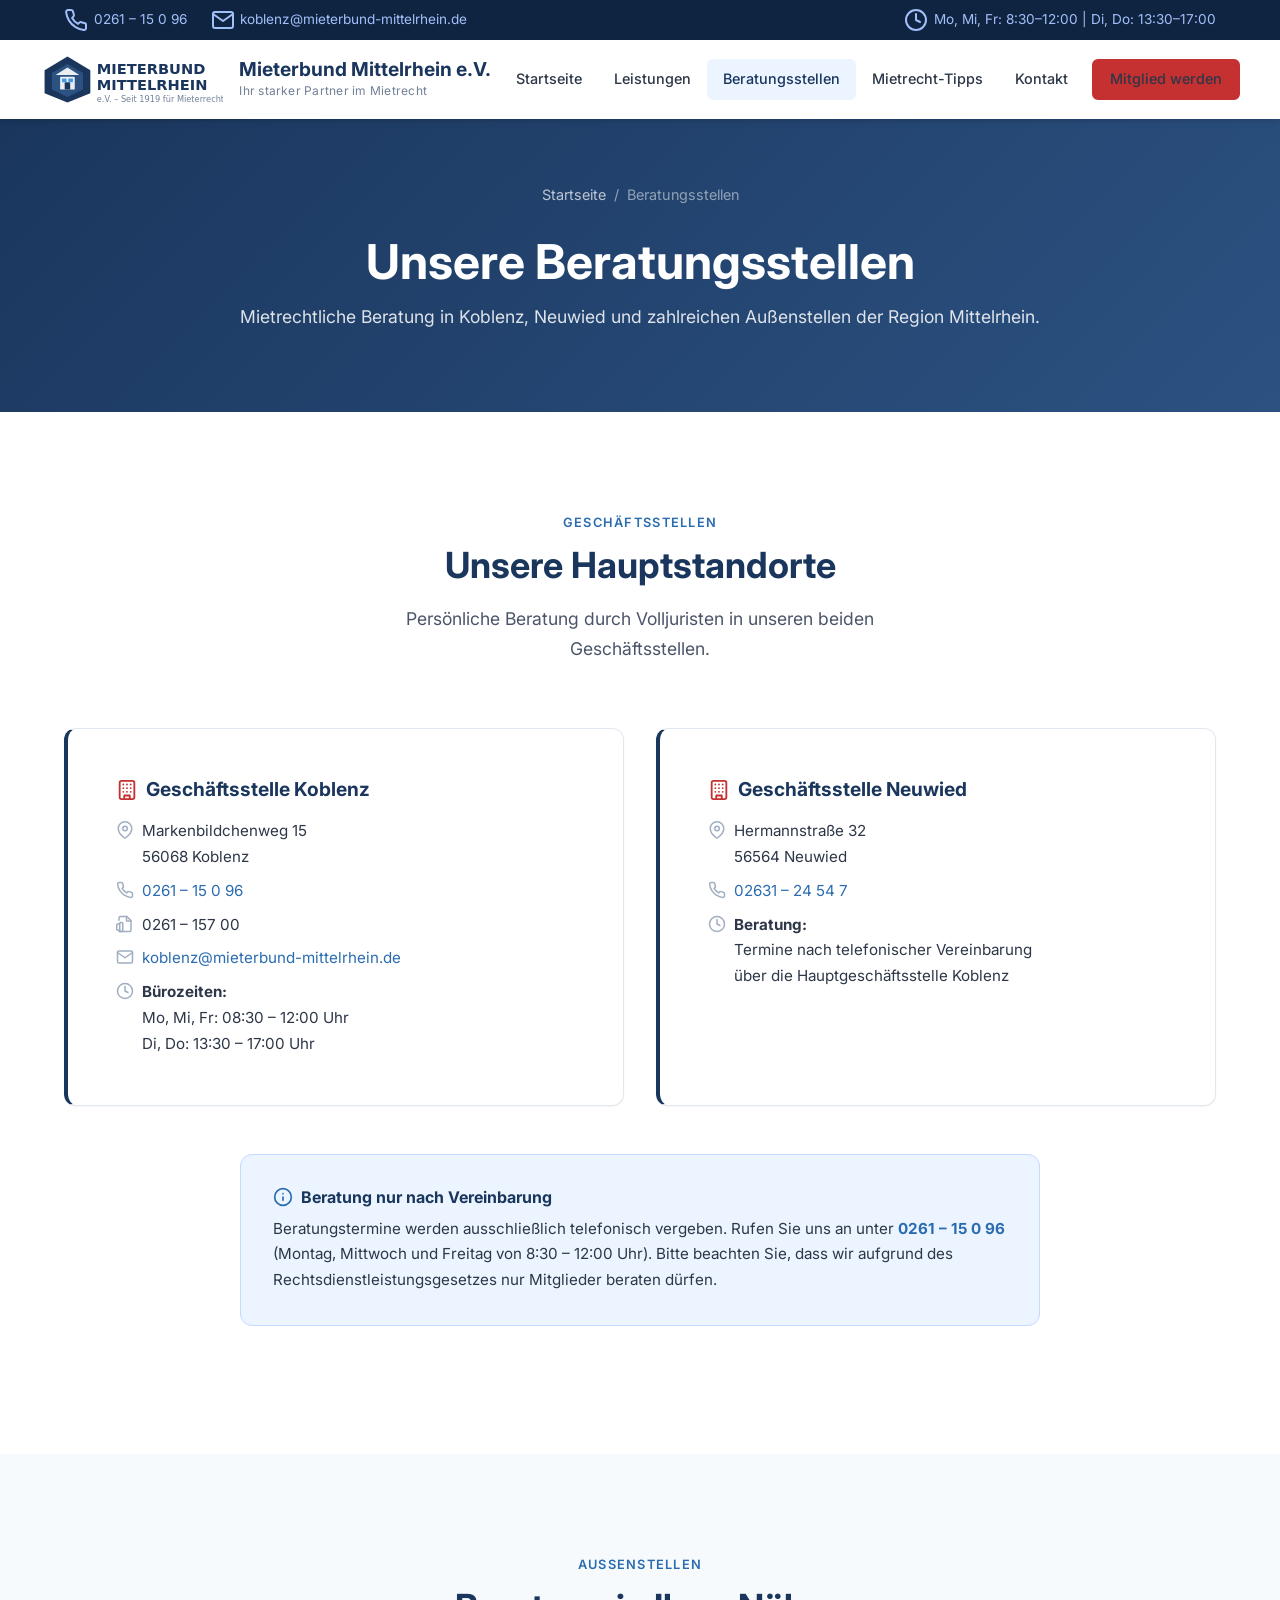
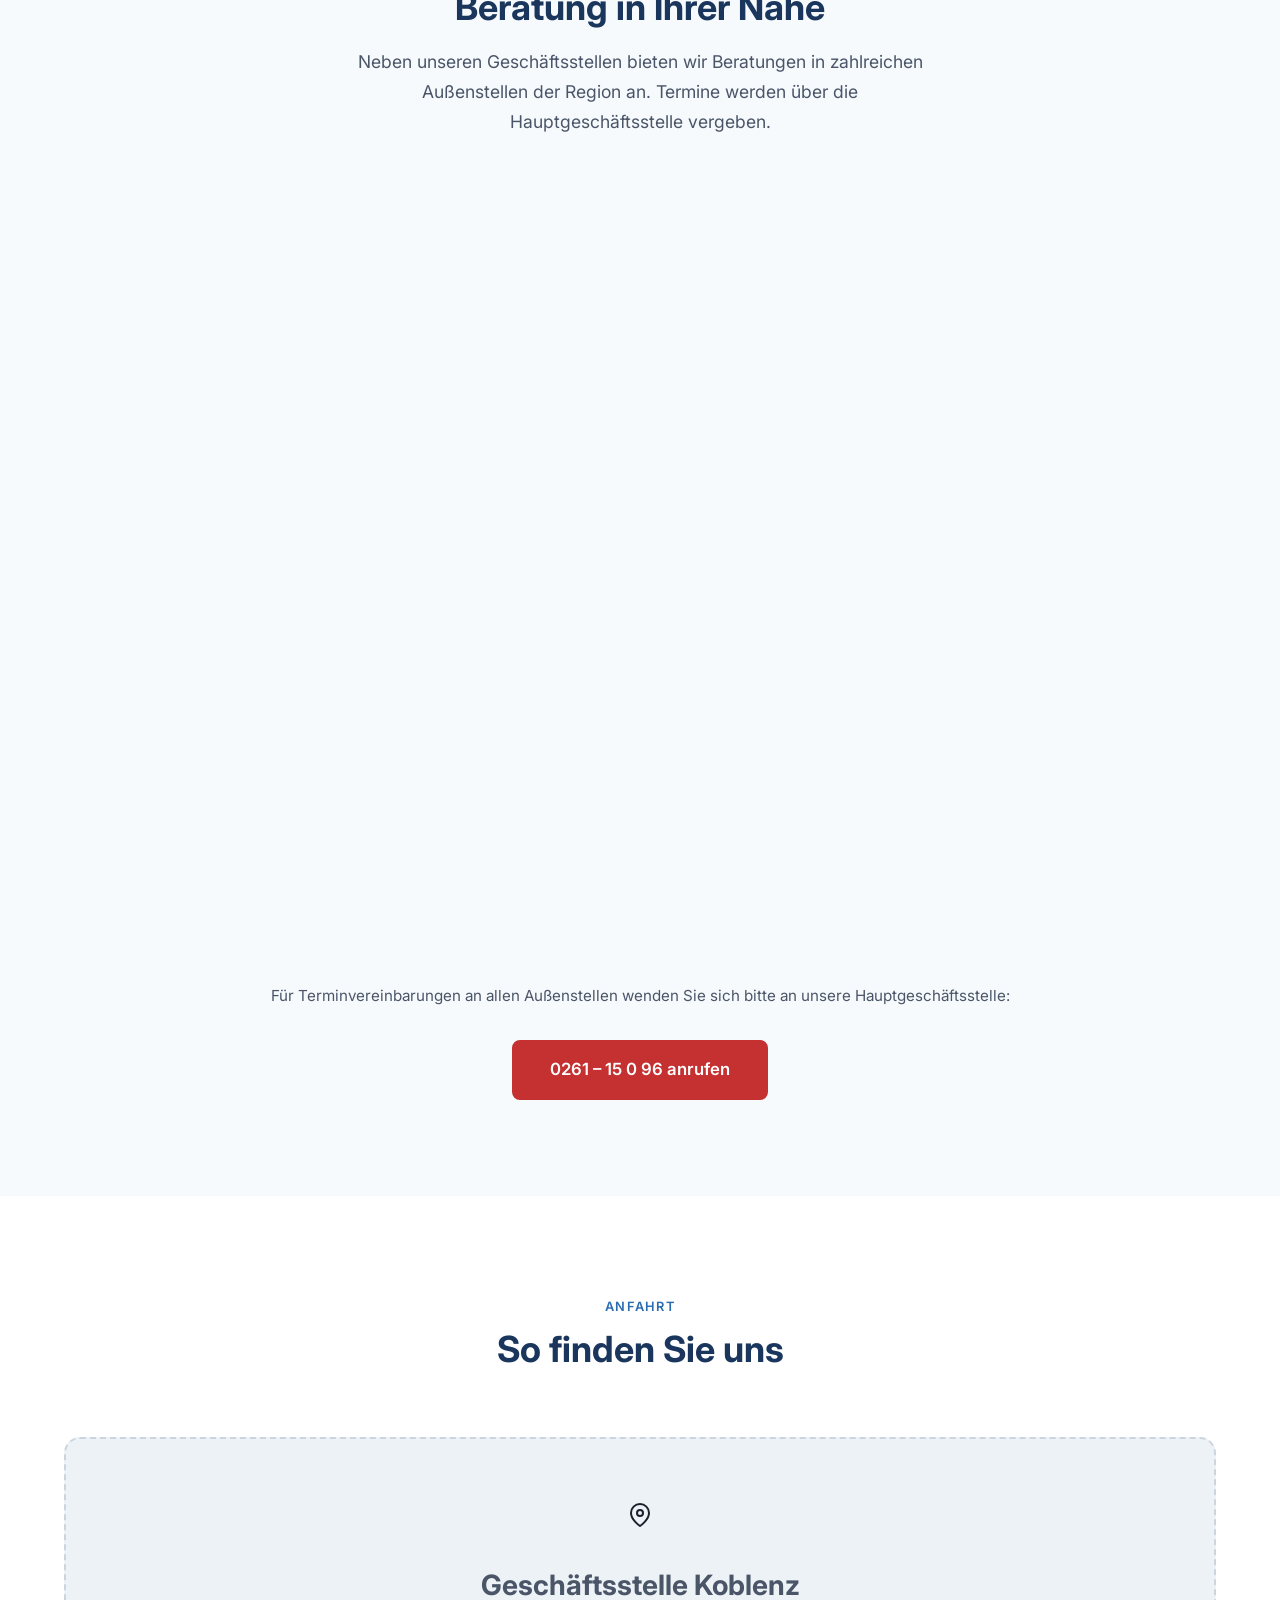
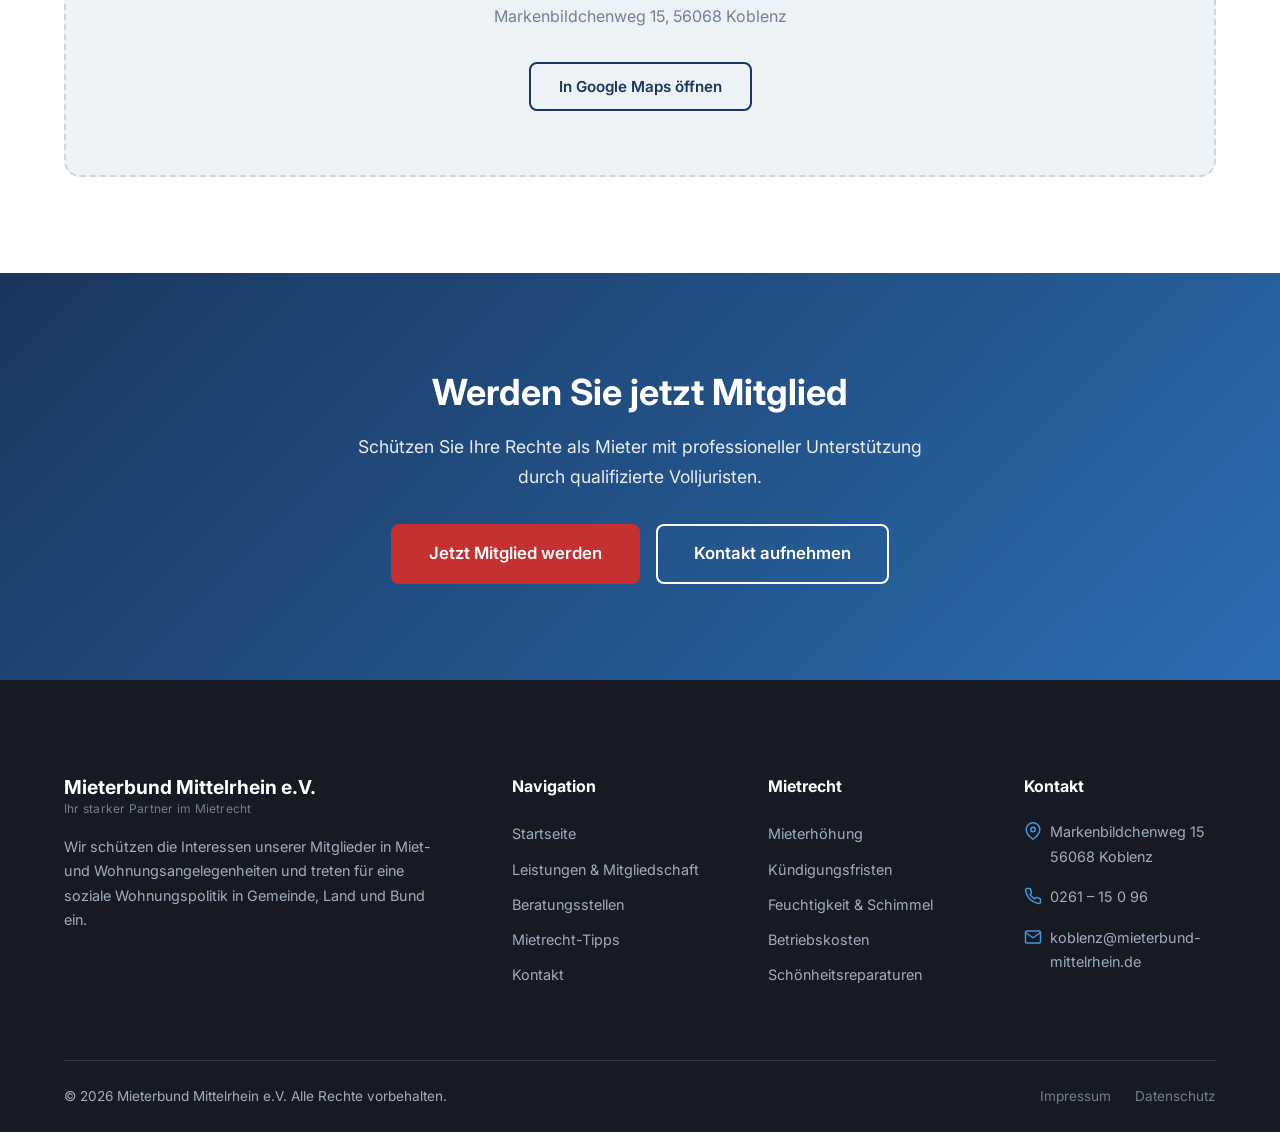
==== pages/beratungsstellen.html @ ec631752 "feat: Modernize Mieterbund Mittelrhein e.V. website Complete rebuild of the tenant association websi" ====
<!DOCTYPE html>
<html lang="de">
<head>
  <meta charset="UTF-8">
  <meta name="viewport" content="width=device-width, initial-scale=1.0">
  <meta name="description" content="Beratungsstellen des Mieterbundes Mittelrhein e.V. – Geschäftsstellen in Koblenz und Neuwied sowie Außenstellen in der Region.">
  <title>Beratungsstellen – Mieterbund Mittelrhein e.V.</title>
  <link rel="preconnect" href="https://fonts.googleapis.com">
  <link rel="preconnect" href="https://fonts.gstatic.com" crossorigin>
  <link href="https://fonts.googleapis.com/css2?family=Inter:wght@400;500;600;700;800&display=swap" rel="stylesheet">
  <link rel="stylesheet" href="../css/style.css">
  <link rel="icon" type="image/svg+xml" href="../assets/images/logo.svg">
</head>
<body>
  <div id="top-bar"></div>
  <div id="header"></div>

  <section class="page-header">
    <div class="container">
      <div class="breadcrumb">
        <a href="../index.html">Startseite</a>
        <span>/</span>
        <span>Beratungsstellen</span>
      </div>
      <h1>Unsere Beratungsstellen</h1>
      <p>Mietrechtliche Beratung in Koblenz, Neuwied und zahlreichen Außenstellen der Region Mittelrhein.</p>
    </div>
  </section>

  <!-- Hauptstellen -->
  <section class="section">
    <div class="container">
      <div class="section-header">
        <span class="section-label">Geschäftsstellen</span>
        <h2>Unsere Hauptstandorte</h2>
        <p>Persönliche Beratung durch Volljuristen in unseren beiden Geschäftsstellen.</p>
      </div>
      <div class="locations-grid">
        <div class="location-card main-location animate-in">
          <h3 id="loc-icon-1">Geschäftsstelle Koblenz</h3>
          <div class="location-info">
            <div class="location-info-item" id="loc-addr-1">
            </div>
            <div class="location-info-item" id="loc-phone-1">
            </div>
            <div class="location-info-item" id="loc-fax-1">
            </div>
            <div class="location-info-item" id="loc-email-1">
            </div>
            <div class="location-info-item" id="loc-hours-1">
            </div>
          </div>
        </div>
        <div class="location-card main-location animate-in">
          <h3 id="loc-icon-2">Geschäftsstelle Neuwied</h3>
          <div class="location-info">
            <div class="location-info-item" id="loc-addr-2">
            </div>
            <div class="location-info-item" id="loc-phone-2">
            </div>
            <div class="location-info-item" id="loc-hours-2">
            </div>
          </div>
        </div>
      </div>

      <div class="info-box" style="margin-top: var(--space-2xl); max-width: 800px; margin-left: auto; margin-right: auto;">
        <h4 id="info-icon-beratung">Beratung nur nach Vereinbarung</h4>
        <p>Beratungstermine werden ausschließlich telefonisch vergeben. Rufen Sie uns an unter <strong><a href="tel:026115096">0261 – 15 0 96</a></strong> (Montag, Mittwoch und Freitag von 8:30 – 12:00 Uhr). Bitte beachten Sie, dass wir aufgrund des Rechtsdienstleistungsgesetzes nur Mitglieder beraten dürfen.</p>
      </div>
    </div>
  </section>

  <!-- Außenstellen -->
  <section class="section section-alt">
    <div class="container">
      <div class="section-header">
        <span class="section-label">Außenstellen</span>
        <h2>Beratung in Ihrer Nähe</h2>
        <p>Neben unseren Geschäftsstellen bieten wir Beratungen in zahlreichen Außenstellen der Region an. Termine werden über die Hauptgeschäftsstelle vergeben.</p>
      </div>
      <div class="services-grid" id="aussenstellen-cards"></div>
      <div style="text-align: center; margin-top: var(--space-2xl);">
        <p style="color: var(--gray-600); font-size: 0.95rem;">Für Terminvereinbarungen an allen Außenstellen wenden Sie sich bitte an unsere Hauptgeschäftsstelle:</p>
        <a href="tel:026115096" class="btn btn-primary btn-lg" style="margin-top: var(--space-md);">
          0261 – 15 0 96 anrufen
        </a>
      </div>
    </div>
  </section>

  <!-- Map placeholder -->
  <section class="section">
    <div class="container">
      <div class="section-header">
        <span class="section-label">Anfahrt</span>
        <h2>So finden Sie uns</h2>
      </div>
      <div style="background: var(--gray-100); border-radius: var(--radius-xl); padding: var(--space-3xl); text-align: center; border: 2px dashed var(--gray-300);">
        <div id="map-icon" style="margin-bottom: var(--space-md);"></div>
        <h3 style="color: var(--gray-600);">Geschäftsstelle Koblenz</h3>
        <p style="color: var(--gray-500);">Markenbildchenweg 15, 56068 Koblenz</p>
        <a href="https://www.google.com/maps/search/?api=1&query=Markenbildchenweg+15+56068+Koblenz" target="_blank" rel="noopener" class="btn btn-outline" style="margin-top: var(--space-md);">
          In Google Maps öffnen
        </a>
      </div>
    </div>
  </section>

  <div id="cta-section"></div>
  <div id="footer"></div>

  <script src="../js/components.js"></script>
  <script>
    document.addEventListener('DOMContentLoaded', function() {
      initPage('beratungsstellen');

      // Location icons
      document.getElementById('loc-icon-1').innerHTML = `${Icons.building} Geschäftsstelle Koblenz`;
      document.getElementById('loc-icon-2').innerHTML = `${Icons.building} Geschäftsstelle Neuwied`;

      // Koblenz details
      document.getElementById('loc-addr-1').innerHTML = `${Icons.mapPin} <span>Markenbildchenweg 15<br>56068 Koblenz</span>`;
      document.getElementById('loc-phone-1').innerHTML = `${Icons.phone} <span><a href="tel:026115096">0261 – 15 0 96</a></span>`;
      document.getElementById('loc-fax-1').innerHTML = `${Icons.fax} <span>0261 – 157 00</span>`;
      document.getElementById('loc-email-1').innerHTML = `${Icons.mail} <span><a href="mailto:koblenz@mieterbund-mittelrhein.de">koblenz@mieterbund-mittelrhein.de</a></span>`;
      document.getElementById('loc-hours-1').innerHTML = `${Icons.clock} <div>
        <strong>Bürozeiten:</strong><br>
        Mo, Mi, Fr: 08:30 – 12:00 Uhr<br>
        Di, Do: 13:30 – 17:00 Uhr
      </div>`;

      // Neuwied details
      document.getElementById('loc-addr-2').innerHTML = `${Icons.mapPin} <span>Hermannstraße 32<br>56564 Neuwied</span>`;
      document.getElementById('loc-phone-2').innerHTML = `${Icons.phone} <span><a href="tel:0263124547">02631 – 24 54 7</a></span>`;
      document.getElementById('loc-hours-2').innerHTML = `${Icons.clock} <div>
        <strong>Beratung:</strong><br>
        Termine nach telefonischer Vereinbarung<br>
        über die Hauptgeschäftsstelle Koblenz
      </div>`;

      document.getElementById('info-icon-beratung').innerHTML = `${Icons.info} Beratung nur nach Vereinbarung`;

      // Außenstellen
      const aussenstellen = [
        { name: 'Altenkirchen', desc: 'Beratung nach telefonischer Vereinbarung über die Hauptgeschäftsstelle Koblenz.' },
        { name: 'Bad Neuenahr-Ahrweiler', desc: 'Beratung nach telefonischer Vereinbarung über die Hauptgeschäftsstelle Koblenz.' },
        { name: 'Cochem', desc: 'Beratung nach telefonischer Vereinbarung über die Hauptgeschäftsstelle Koblenz.' },
        { name: 'Mayen', desc: 'Beratung nach telefonischer Vereinbarung über die Hauptgeschäftsstelle Koblenz.' },
        { name: 'Montabaur', desc: 'Beratung nach telefonischer Vereinbarung über die Hauptgeschäftsstelle Koblenz.' },
        { name: 'Remagen', desc: 'Beratung nach telefonischer Vereinbarung über die Hauptgeschäftsstelle Koblenz.' },
        { name: 'Westerburg', desc: 'Beratung nach telefonischer Vereinbarung über die Hauptgeschäftsstelle Koblenz.' }
      ];

      document.getElementById('aussenstellen-cards').innerHTML = aussenstellen.map(s => `
        <div class="service-card animate-in">
          <div class="service-icon">${Icons.mapPin}</div>
          <h3>${s.name}</h3>
          <p>${s.desc}</p>
        </div>
      `).join('');

      document.getElementById('map-icon').innerHTML = `<div style="width: 48px; height: 48px; margin: 0 auto;">${Icons.mapPin}</div>`;
    });
  </script>
</body>
</html>
---- css/style.css ----
/* ============================================
   Mieterbund Mittelrhein e.V. – Modern Website
   ============================================ */

/* --- CSS Custom Properties --- */
:root {
  /* Primary: Deep Blue (Trust, Professionalism) */
  --primary: #1a365d;
  --primary-light: #2c5282;
  --primary-dark: #0f2440;
  --primary-50: #ebf4ff;
  --primary-100: #c3dafe;
  --primary-200: #a3bffa;

  /* Secondary: Warm Red (Action, Importance) */
  --secondary: #c53030;
  --secondary-light: #e53e3e;
  --secondary-dark: #9b2c2c;

  /* Accent: Steel Blue (Complementary) */
  --accent: #2b6cb0;
  --accent-light: #4299e1;
  --accent-dark: #1a4e8a;

  /* Success Green */
  --success: #276749;
  --success-light: #38a169;

  /* Neutrals */
  --white: #ffffff;
  --gray-50: #f7fafc;
  --gray-100: #edf2f7;
  --gray-200: #e2e8f0;
  --gray-300: #cbd5e0;
  --gray-400: #a0aec0;
  --gray-500: #718096;
  --gray-600: #4a5568;
  --gray-700: #2d3748;
  --gray-800: #1a202c;
  --gray-900: #171923;

  /* Warm tones */
  --warm-50: #fffaf0;
  --warm-100: #feebc8;

  /* Typography */
  --font-heading: 'Inter', 'Segoe UI', system-ui, -apple-system, sans-serif;
  --font-body: 'Inter', 'Segoe UI', system-ui, -apple-system, sans-serif;

  /* Spacing */
  --space-xs: 0.25rem;
  --space-sm: 0.5rem;
  --space-md: 1rem;
  --space-lg: 1.5rem;
  --space-xl: 2rem;
  --space-2xl: 3rem;
  --space-3xl: 4rem;
  --space-4xl: 6rem;

  /* Border radius */
  --radius-sm: 0.375rem;
  --radius-md: 0.5rem;
  --radius-lg: 0.75rem;
  --radius-xl: 1rem;
  --radius-2xl: 1.5rem;
  --radius-full: 9999px;

  /* Shadows */
  --shadow-sm: 0 1px 2px rgba(0, 0, 0, 0.05);
  --shadow-md: 0 4px 6px -1px rgba(0, 0, 0, 0.1), 0 2px 4px -1px rgba(0, 0, 0, 0.06);
  --shadow-lg: 0 10px 15px -3px rgba(0, 0, 0, 0.1), 0 4px 6px -2px rgba(0, 0, 0, 0.05);
  --shadow-xl: 0 20px 25px -5px rgba(0, 0, 0, 0.1), 0 10px 10px -5px rgba(0, 0, 0, 0.04);

  /* Transitions */
  --transition-fast: 150ms ease;
  --transition-normal: 250ms ease;
  --transition-slow: 350ms ease;

  /* Container */
  --container-max: 1200px;
  --container-narrow: 800px;
}

/* --- Reset & Base --- */
*,
*::before,
*::after {
  box-sizing: border-box;
  margin: 0;
  padding: 0;
}

html {
  font-size: 16px;
  scroll-behavior: smooth;
  -webkit-text-size-adjust: 100%;
}

body {
  font-family: var(--font-body);
  color: var(--gray-800);
  background-color: var(--white);
  line-height: 1.7;
  -webkit-font-smoothing: antialiased;
  -moz-osx-font-smoothing: grayscale;
}

img {
  max-width: 100%;
  height: auto;
  display: block;
}

a {
  color: var(--accent);
  text-decoration: none;
  transition: color var(--transition-fast);
}

a:hover {
  color: var(--primary);
}

ul, ol {
  list-style: none;
}

h1, h2, h3, h4, h5, h6 {
  font-family: var(--font-heading);
  font-weight: 700;
  line-height: 1.3;
  color: var(--primary);
}

h1 { font-size: clamp(2rem, 4vw, 3rem); }
h2 { font-size: clamp(1.5rem, 3vw, 2.25rem); }
h3 { font-size: clamp(1.25rem, 2.5vw, 1.75rem); }
h4 { font-size: 1.25rem; }

p {
  margin-bottom: var(--space-md);
}

/* --- Utility Classes --- */
.container {
  width: 100%;
  max-width: var(--container-max);
  margin: 0 auto;
  padding: 0 var(--space-lg);
}

.container-narrow {
  max-width: var(--container-narrow);
}

.section {
  padding: var(--space-4xl) 0;
}

.section-alt {
  background-color: var(--gray-50);
}

.section-dark {
  background-color: var(--primary);
  color: var(--white);
}

.section-dark h2,
.section-dark h3 {
  color: var(--white);
}

.text-center {
  text-align: center;
}

.text-primary {
  color: var(--primary);
}

.text-secondary {
  color: var(--secondary);
}

.text-muted {
  color: var(--gray-500);
}

.section-header {
  text-align: center;
  margin-bottom: var(--space-3xl);
}

.section-header p {
  max-width: 600px;
  margin: var(--space-md) auto 0;
  color: var(--gray-600);
  font-size: 1.1rem;
}

.section-label {
  display: inline-block;
  font-size: 0.8rem;
  font-weight: 600;
  text-transform: uppercase;
  letter-spacing: 0.1em;
  color: var(--accent);
  margin-bottom: var(--space-sm);
}

.section-dark .section-label {
  color: var(--primary-200);
}

.section-dark .section-header p {
  color: var(--primary-100);
}

/* --- Buttons --- */
.btn {
  display: inline-flex;
  align-items: center;
  gap: var(--space-sm);
  padding: 0.75rem 1.75rem;
  font-family: var(--font-body);
  font-size: 0.95rem;
  font-weight: 600;
  border: 2px solid transparent;
  border-radius: var(--radius-md);
  cursor: pointer;
  transition: all var(--transition-normal);
  text-decoration: none;
  line-height: 1.4;
}

.btn-primary {
  background-color: var(--secondary);
  color: var(--white);
  border-color: var(--secondary);
}

.btn-primary:hover {
  background-color: var(--secondary-dark);
  border-color: var(--secondary-dark);
  color: var(--white);
  transform: translateY(-1px);
  box-shadow: var(--shadow-md);
}

.btn-secondary {
  background-color: transparent;
  color: var(--white);
  border-color: var(--white);
}

.btn-secondary:hover {
  background-color: var(--white);
  color: var(--primary);
}

.btn-outline {
  background-color: transparent;
  color: var(--primary);
  border-color: var(--primary);
}

.btn-outline:hover {
  background-color: var(--primary);
  color: var(--white);
}

.btn-accent {
  background-color: var(--accent);
  color: var(--white);
  border-color: var(--accent);
}

.btn-accent:hover {
  background-color: var(--accent-dark);
  border-color: var(--accent-dark);
  color: var(--white);
  transform: translateY(-1px);
  box-shadow: var(--shadow-md);
}

.btn-lg {
  padding: 1rem 2.25rem;
  font-size: 1.05rem;
}

.btn-sm {
  padding: 0.5rem 1.25rem;
  font-size: 0.85rem;
}

/* --- Top Bar --- */
.top-bar {
  background-color: var(--primary-dark);
  color: var(--primary-200);
  padding: 0.5rem 0;
  font-size: 0.85rem;
}

.top-bar-inner {
  display: flex;
  justify-content: space-between;
  align-items: center;
  flex-wrap: wrap;
  gap: var(--space-sm);
}

.top-bar a {
  color: var(--primary-200);
}

.top-bar a:hover {
  color: var(--white);
}

.top-bar-contact {
  display: flex;
  gap: var(--space-lg);
  align-items: center;
}

.top-bar-contact span {
  display: inline-flex;
  align-items: center;
  gap: 0.35rem;
}

.top-bar-hours {
  display: flex;
  align-items: center;
  gap: 0.35rem;
}

/* --- Header / Navigation --- */
.header {
  background-color: var(--white);
  box-shadow: var(--shadow-md);
  position: sticky;
  top: 0;
  z-index: 1000;
}

.header-inner {
  display: flex;
  justify-content: space-between;
  align-items: center;
  padding: 0.75rem 0;
}

.logo {
  display: flex;
  align-items: center;
  gap: var(--space-md);
  text-decoration: none;
  color: var(--primary);
}

.logo-img {
  height: 55px;
  width: auto;
}

.logo-text {
  display: flex;
  flex-direction: column;
}

.logo-name {
  font-family: var(--font-heading);
  font-weight: 700;
  font-size: 1.2rem;
  color: var(--primary);
  line-height: 1.2;
}

.logo-subtitle {
  font-size: 0.75rem;
  color: var(--gray-500);
  font-weight: 400;
  letter-spacing: 0.02em;
}

.nav-main {
  display: flex;
  align-items: center;
  gap: 0;
}

.nav-main a {
  padding: 0.5rem 1rem;
  font-size: 0.9rem;
  font-weight: 500;
  color: var(--gray-700);
  border-radius: var(--radius-sm);
  transition: all var(--transition-fast);
  white-space: nowrap;
}

.nav-main a:hover,
.nav-main a.active {
  color: var(--primary);
  background-color: var(--primary-50);
}

.nav-main .btn {
  margin-left: var(--space-sm);
}

/* Mobile menu toggle */
.menu-toggle {
  display: none;
  background: none;
  border: none;
  cursor: pointer;
  padding: var(--space-sm);
  color: var(--primary);
}

.menu-toggle svg {
  width: 28px;
  height: 28px;
}

/* --- Hero Section --- */
.hero {
  background: linear-gradient(135deg, var(--primary) 0%, var(--primary-light) 50%, var(--accent) 100%);
  color: var(--white);
  padding: var(--space-4xl) 0;
  position: relative;
  overflow: hidden;
}

.hero::before {
  content: '';
  position: absolute;
  top: 0;
  left: 0;
  right: 0;
  bottom: 0;
  background: url("data:image/svg+xml,%3Csvg width='60' height='60' viewBox='0 0 60 60' xmlns='http://www.w3.org/2000/svg'%3E%3Cg fill='none' fill-rule='evenodd'%3E%3Cg fill='%23ffffff' fill-opacity='0.03'%3E%3Cpath d='M36 34v-4h-2v4h-4v2h4v4h2v-4h4v-2h-4zm0-30V0h-2v4h-4v2h4v4h2V6h4V4h-4zM6 34v-4H4v4H0v2h4v4h2v-4h4v-2H6zM6 4V0H4v4H0v2h4v4h2V6h4V4H6z'/%3E%3C/g%3E%3C/g%3E%3C/svg%3E");
  pointer-events: none;
}

.hero-inner {
  display: grid;
  grid-template-columns: 1fr 1fr;
  gap: var(--space-3xl);
  align-items: center;
  position: relative;
}

.hero-content {
  z-index: 1;
}

.hero h1 {
  color: var(--white);
  margin-bottom: var(--space-lg);
  font-size: clamp(2.2rem, 4.5vw, 3.2rem);
}

.hero p {
  font-size: 1.15rem;
  color: rgba(255, 255, 255, 0.9);
  margin-bottom: var(--space-xl);
  line-height: 1.8;
}

.hero-actions {
  display: flex;
  gap: var(--space-md);
  flex-wrap: wrap;
}

.hero-visual {
  display: flex;
  justify-content: center;
  align-items: center;
}

.hero-card {
  background: rgba(255, 255, 255, 0.1);
  backdrop-filter: blur(10px);
  border: 1px solid rgba(255, 255, 255, 0.2);
  border-radius: var(--radius-xl);
  padding: var(--space-2xl);
  width: 100%;
  max-width: 400px;
}

.hero-card h3 {
  color: var(--white);
  margin-bottom: var(--space-lg);
  font-size: 1.3rem;
}

.hero-card-item {
  display: flex;
  align-items: flex-start;
  gap: var(--space-md);
  padding: var(--space-md) 0;
  border-bottom: 1px solid rgba(255, 255, 255, 0.1);
}

.hero-card-item:last-child {
  border-bottom: none;
}

.hero-card-icon {
  width: 40px;
  height: 40px;
  background: rgba(255, 255, 255, 0.15);
  border-radius: var(--radius-md);
  display: flex;
  align-items: center;
  justify-content: center;
  flex-shrink: 0;
}

.hero-card-icon svg {
  width: 20px;
  height: 20px;
  stroke: var(--white);
}

.hero-card-text h4 {
  color: var(--white);
  font-size: 0.95rem;
  margin-bottom: 0.2rem;
}

.hero-card-text p {
  color: rgba(255, 255, 255, 0.75);
  font-size: 0.85rem;
  margin-bottom: 0;
}

/* --- Trust Banner --- */
.trust-banner {
  background: var(--white);
  padding: var(--space-xl) 0;
  border-bottom: 1px solid var(--gray-200);
}

.trust-items {
  display: flex;
  justify-content: center;
  gap: var(--space-3xl);
  flex-wrap: wrap;
}

.trust-item {
  display: flex;
  align-items: center;
  gap: var(--space-sm);
  color: var(--gray-600);
  font-size: 0.9rem;
  font-weight: 500;
}

.trust-item svg {
  width: 22px;
  height: 22px;
  stroke: var(--success-light);
  flex-shrink: 0;
}

/* --- Services Grid --- */
.services-grid {
  display: grid;
  grid-template-columns: repeat(auto-fit, minmax(260px, 1fr));
  gap: var(--space-xl);
}

.service-card {
  background: var(--white);
  border-radius: var(--radius-lg);
  padding: var(--space-2xl);
  box-shadow: var(--shadow-sm);
  border: 1px solid var(--gray-200);
  transition: all var(--transition-normal);
  position: relative;
  overflow: hidden;
}

.service-card::before {
  content: '';
  position: absolute;
  top: 0;
  left: 0;
  right: 0;
  height: 3px;
  background: linear-gradient(90deg, var(--primary), var(--accent));
  transform: scaleX(0);
  transition: transform var(--transition-normal);
}

.service-card:hover {
  transform: translateY(-4px);
  box-shadow: var(--shadow-lg);
}

.service-card:hover::before {
  transform: scaleX(1);
}

.service-icon {
  width: 56px;
  height: 56px;
  background: var(--primary-50);
  border-radius: var(--radius-lg);
  display: flex;
  align-items: center;
  justify-content: center;
  margin-bottom: var(--space-lg);
}

.service-icon svg {
  width: 28px;
  height: 28px;
  stroke: var(--primary);
}

.service-card h3 {
  font-size: 1.15rem;
  margin-bottom: var(--space-sm);
}

.service-card p {
  color: var(--gray-600);
  font-size: 0.95rem;
  margin-bottom: 0;
}

/* --- Membership Section --- */
.membership-grid {
  display: grid;
  grid-template-columns: repeat(auto-fit, minmax(320px, 1fr));
  gap: var(--space-xl);
  max-width: 750px;
  margin: 0 auto;
}

.membership-card {
  background: var(--white);
  border-radius: var(--radius-xl);
  padding: var(--space-2xl);
  box-shadow: var(--shadow-md);
  border: 2px solid var(--gray-200);
  text-align: center;
  transition: all var(--transition-normal);
  position: relative;
}

.membership-card.featured {
  border-color: var(--primary);
}

.membership-card.featured .membership-badge {
  display: inline-block;
}

.membership-badge {
  display: none;
  position: absolute;
  top: -12px;
  left: 50%;
  transform: translateX(-50%);
  background: var(--primary);
  color: var(--white);
  padding: 0.3rem 1.2rem;
  border-radius: var(--radius-full);
  font-size: 0.8rem;
  font-weight: 600;
}

.membership-card h3 {
  font-size: 1.3rem;
  margin-bottom: var(--space-md);
}

.membership-price {
  font-size: 2.5rem;
  font-weight: 800;
  color: var(--primary);
  line-height: 1;
}

.membership-period {
  font-size: 0.9rem;
  color: var(--gray-500);
  margin-bottom: var(--space-lg);
}

.membership-features {
  text-align: left;
  margin-bottom: var(--space-xl);
}

.membership-features li {
  padding: 0.5rem 0;
  display: flex;
  align-items: flex-start;
  gap: var(--space-sm);
  font-size: 0.95rem;
  color: var(--gray-700);
}

.membership-features li svg {
  width: 20px;
  height: 20px;
  stroke: var(--success-light);
  flex-shrink: 0;
  margin-top: 2px;
}

.membership-note {
  margin-top: var(--space-xl);
  padding: var(--space-lg);
  background: var(--warm-50);
  border-radius: var(--radius-md);
  border-left: 3px solid var(--secondary);
}

.membership-note p {
  font-size: 0.9rem;
  color: var(--gray-700);
  margin-bottom: 0;
}

/* --- Locations / Beratungsstellen --- */
.locations-grid {
  display: grid;
  grid-template-columns: repeat(auto-fit, minmax(300px, 1fr));
  gap: var(--space-xl);
}

.location-card {
  background: var(--white);
  border-radius: var(--radius-lg);
  padding: var(--space-2xl);
  box-shadow: var(--shadow-sm);
  border: 1px solid var(--gray-200);
}

.location-card.main-location {
  border-left: 4px solid var(--primary);
}

.location-card h3 {
  font-size: 1.2rem;
  margin-bottom: var(--space-md);
  display: flex;
  align-items: center;
  gap: var(--space-sm);
}

.location-card h3 svg {
  width: 22px;
  height: 22px;
  stroke: var(--secondary);
}

.location-info {
  display: flex;
  flex-direction: column;
  gap: var(--space-sm);
}

.location-info-item {
  display: flex;
  align-items: flex-start;
  gap: var(--space-sm);
  font-size: 0.95rem;
  color: var(--gray-700);
}

.location-info-item svg {
  width: 18px;
  height: 18px;
  stroke: var(--gray-400);
  flex-shrink: 0;
  margin-top: 3px;
}

.location-info-item a {
  color: var(--accent);
}

/* Außenstellen tags */
.aussenstellen-grid {
  display: flex;
  flex-wrap: wrap;
  gap: var(--space-md);
  justify-content: center;
  margin-top: var(--space-xl);
}

.aussenstelle-tag {
  display: inline-flex;
  align-items: center;
  gap: var(--space-sm);
  background: var(--white);
  border: 1px solid var(--gray-200);
  border-radius: var(--radius-full);
  padding: 0.5rem 1.25rem;
  font-size: 0.9rem;
  color: var(--gray-700);
  font-weight: 500;
  transition: all var(--transition-fast);
}

.aussenstelle-tag:hover {
  border-color: var(--primary);
  color: var(--primary);
  box-shadow: var(--shadow-sm);
}

.aussenstelle-tag svg {
  width: 16px;
  height: 16px;
  stroke: var(--accent);
}

/* --- Mietrecht Tipps / Articles --- */
.articles-grid {
  display: grid;
  grid-template-columns: repeat(auto-fit, minmax(320px, 1fr));
  gap: var(--space-xl);
}

.article-card {
  background: var(--white);
  border-radius: var(--radius-lg);
  overflow: hidden;
  box-shadow: var(--shadow-sm);
  border: 1px solid var(--gray-200);
  transition: all var(--transition-normal);
}

.article-card:hover {
  transform: translateY(-4px);
  box-shadow: var(--shadow-lg);
}

.article-card-header {
  background: linear-gradient(135deg, var(--primary), var(--accent));
  padding: var(--space-xl) var(--space-2xl);
  color: var(--white);
  position: relative;
}

.article-card-header svg {
  width: 36px;
  height: 36px;
  stroke: rgba(255, 255, 255, 0.8);
  margin-bottom: var(--space-sm);
}

.article-card-header h3 {
  color: var(--white);
  font-size: 1.15rem;
}

.article-card-body {
  padding: var(--space-xl) var(--space-2xl);
}

.article-card-body p {
  color: var(--gray-600);
  font-size: 0.95rem;
}

.article-card-body .read-more {
  display: inline-flex;
  align-items: center;
  gap: 0.35rem;
  font-weight: 600;
  color: var(--accent);
  font-size: 0.9rem;
}

.article-card-body .read-more:hover {
  color: var(--primary);
}

.article-card-body .read-more svg {
  width: 16px;
  height: 16px;
  transition: transform var(--transition-fast);
}

.article-card-body .read-more:hover svg {
  transform: translateX(3px);
}

/* --- Contact Section --- */
.contact-grid {
  display: grid;
  grid-template-columns: 1fr 1fr;
  gap: var(--space-3xl);
}

.contact-form-wrapper {
  background: var(--white);
  border-radius: var(--radius-xl);
  padding: var(--space-2xl);
  box-shadow: var(--shadow-md);
  border: 1px solid var(--gray-200);
}

.form-group {
  margin-bottom: var(--space-lg);
}

.form-group label {
  display: block;
  font-size: 0.9rem;
  font-weight: 600;
  color: var(--gray-700);
  margin-bottom: var(--space-sm);
}

.form-group input,
.form-group textarea,
.form-group select {
  width: 100%;
  padding: 0.75rem 1rem;
  font-family: var(--font-body);
  font-size: 0.95rem;
  border: 2px solid var(--gray-200);
  border-radius: var(--radius-md);
  transition: border-color var(--transition-fast);
  background: var(--white);
  color: var(--gray-800);
}

.form-group input:focus,
.form-group textarea:focus,
.form-group select:focus {
  outline: none;
  border-color: var(--accent);
  box-shadow: 0 0 0 3px rgba(43, 108, 176, 0.1);
}

.form-group textarea {
  resize: vertical;
  min-height: 120px;
}

.contact-info-cards {
  display: flex;
  flex-direction: column;
  gap: var(--space-lg);
}

.contact-info-card {
  background: var(--white);
  border-radius: var(--radius-lg);
  padding: var(--space-xl);
  box-shadow: var(--shadow-sm);
  border: 1px solid var(--gray-200);
  display: flex;
  align-items: flex-start;
  gap: var(--space-lg);
}

.contact-info-icon {
  width: 48px;
  height: 48px;
  background: var(--primary-50);
  border-radius: var(--radius-md);
  display: flex;
  align-items: center;
  justify-content: center;
  flex-shrink: 0;
}

.contact-info-icon svg {
  width: 24px;
  height: 24px;
  stroke: var(--primary);
}

.contact-info-card h4 {
  font-size: 1rem;
  margin-bottom: 0.25rem;
  color: var(--primary);
}

.contact-info-card p {
  font-size: 0.9rem;
  color: var(--gray-600);
  margin-bottom: 0;
}

.contact-info-card a {
  color: var(--accent);
  font-weight: 500;
}

/* --- CTA Section --- */
.cta-section {
  background: linear-gradient(135deg, var(--primary) 0%, var(--accent) 100%);
  padding: var(--space-4xl) 0;
  text-align: center;
  color: var(--white);
}

.cta-section h2 {
  color: var(--white);
  margin-bottom: var(--space-md);
}

.cta-section p {
  color: rgba(255, 255, 255, 0.9);
  font-size: 1.1rem;
  max-width: 600px;
  margin: 0 auto var(--space-xl);
}

.cta-actions {
  display: flex;
  gap: var(--space-md);
  justify-content: center;
  flex-wrap: wrap;
}

/* --- Footer --- */
.footer {
  background: var(--gray-900);
  color: var(--gray-400);
  padding: var(--space-4xl) 0 0;
}

.footer-grid {
  display: grid;
  grid-template-columns: 2fr 1fr 1fr 1fr;
  gap: var(--space-3xl);
  margin-bottom: var(--space-3xl);
}

.footer-about .logo-name {
  color: var(--white);
}

.footer-about .logo-subtitle {
  color: var(--gray-500);
}

.footer-about p {
  margin-top: var(--space-md);
  font-size: 0.9rem;
  line-height: 1.7;
  color: var(--gray-400);
}

.footer h4 {
  color: var(--white);
  font-size: 1rem;
  margin-bottom: var(--space-lg);
}

.footer-links li {
  margin-bottom: var(--space-sm);
}

.footer-links a {
  color: var(--gray-400);
  font-size: 0.9rem;
  transition: color var(--transition-fast);
  display: inline-flex;
  align-items: center;
  gap: 0.35rem;
}

.footer-links a:hover {
  color: var(--white);
}

.footer-contact-item {
  display: flex;
  align-items: flex-start;
  gap: var(--space-sm);
  margin-bottom: var(--space-md);
  font-size: 0.9rem;
}

.footer-contact-item svg {
  width: 18px;
  height: 18px;
  stroke: var(--accent-light);
  flex-shrink: 0;
  margin-top: 2px;
}

.footer-bottom {
  border-top: 1px solid var(--gray-700);
  padding: var(--space-lg) 0;
  display: flex;
  justify-content: space-between;
  align-items: center;
  flex-wrap: wrap;
  gap: var(--space-md);
  font-size: 0.85rem;
}

.footer-bottom-links {
  display: flex;
  gap: var(--space-lg);
}

.footer-bottom-links a {
  color: var(--gray-500);
}

.footer-bottom-links a:hover {
  color: var(--white);
}

/* --- Page Header (Subpages) --- */
.page-header {
  background: linear-gradient(135deg, var(--primary) 0%, var(--primary-light) 100%);
  padding: var(--space-3xl) 0;
  color: var(--white);
  text-align: center;
}

.page-header h1 {
  color: var(--white);
  margin-bottom: var(--space-sm);
}

.page-header p {
  color: rgba(255, 255, 255, 0.85);
  font-size: 1.1rem;
}

.breadcrumb {
  display: flex;
  justify-content: center;
  gap: var(--space-sm);
  margin-bottom: var(--space-lg);
  font-size: 0.9rem;
}

.breadcrumb a {
  color: rgba(255, 255, 255, 0.7);
}

.breadcrumb a:hover {
  color: var(--white);
}

.breadcrumb span {
  color: rgba(255, 255, 255, 0.5);
}

/* --- Content Page --- */
.content-page {
  padding: var(--space-3xl) 0;
}

.content-page article {
  max-width: var(--container-narrow);
  margin: 0 auto;
}

.content-page article h2 {
  margin-top: var(--space-2xl);
  margin-bottom: var(--space-md);
}

.content-page article h3 {
  margin-top: var(--space-xl);
  margin-bottom: var(--space-sm);
}

.content-page article ul,
.content-page article ol {
  margin-bottom: var(--space-lg);
  padding-left: var(--space-xl);
}

.content-page article ul {
  list-style: disc;
}

.content-page article ol {
  list-style: decimal;
}

.content-page article li {
  margin-bottom: var(--space-sm);
  color: var(--gray-700);
}

.content-sidebar {
  display: grid;
  grid-template-columns: 2fr 1fr;
  gap: var(--space-3xl);
}

.sidebar {
  display: flex;
  flex-direction: column;
  gap: var(--space-xl);
}

.sidebar-card {
  background: var(--gray-50);
  border-radius: var(--radius-lg);
  padding: var(--space-xl);
  border: 1px solid var(--gray-200);
}

.sidebar-card h4 {
  margin-bottom: var(--space-md);
  font-size: 1rem;
}

.sidebar-card p {
  font-size: 0.9rem;
  color: var(--gray-600);
}

/* --- Opening Hours Table --- */
.hours-table {
  width: 100%;
  border-collapse: collapse;
  margin-bottom: var(--space-lg);
}

.hours-table td {
  padding: 0.6rem 0;
  font-size: 0.95rem;
  border-bottom: 1px solid var(--gray-100);
}

.hours-table td:first-child {
  font-weight: 500;
  color: var(--gray-700);
}

.hours-table td:last-child {
  text-align: right;
  color: var(--gray-600);
}

/* --- Info Box --- */
.info-box {
  background: var(--primary-50);
  border: 1px solid var(--primary-100);
  border-radius: var(--radius-lg);
  padding: var(--space-xl);
  margin: var(--space-xl) 0;
}

.info-box.warning {
  background: var(--warm-50);
  border-color: var(--warm-100);
}

.info-box h4 {
  display: flex;
  align-items: center;
  gap: var(--space-sm);
  margin-bottom: var(--space-sm);
  font-size: 1rem;
}

.info-box h4 svg {
  width: 20px;
  height: 20px;
  stroke: var(--accent);
}

.info-box p {
  font-size: 0.95rem;
  color: var(--gray-700);
  margin-bottom: 0;
}

/* --- FAQ Accordion --- */
.faq-list {
  display: flex;
  flex-direction: column;
  gap: var(--space-md);
}

.faq-item {
  border: 1px solid var(--gray-200);
  border-radius: var(--radius-md);
  overflow: hidden;
  background: var(--white);
}

.faq-question {
  width: 100%;
  padding: var(--space-lg) var(--space-xl);
  background: none;
  border: none;
  cursor: pointer;
  display: flex;
  justify-content: space-between;
  align-items: center;
  font-family: var(--font-body);
  font-size: 1rem;
  font-weight: 600;
  color: var(--gray-800);
  text-align: left;
  transition: background-color var(--transition-fast);
}

.faq-question:hover {
  background-color: var(--gray-50);
}

.faq-question svg {
  width: 20px;
  height: 20px;
  stroke: var(--gray-400);
  transition: transform var(--transition-normal);
  flex-shrink: 0;
}

.faq-item.open .faq-question svg {
  transform: rotate(180deg);
}

.faq-answer {
  max-height: 0;
  overflow: hidden;
  transition: max-height var(--transition-slow);
}

.faq-answer-inner {
  padding: 0 var(--space-xl) var(--space-lg);
  color: var(--gray-600);
  font-size: 0.95rem;
  line-height: 1.7;
}

.faq-item.open .faq-answer {
  max-height: 500px;
}

/* --- Back to top --- */
.back-to-top {
  position: fixed;
  bottom: 2rem;
  right: 2rem;
  width: 44px;
  height: 44px;
  background: var(--primary);
  color: var(--white);
  border: none;
  border-radius: var(--radius-full);
  cursor: pointer;
  display: flex;
  align-items: center;
  justify-content: center;
  opacity: 0;
  visibility: hidden;
  transition: all var(--transition-normal);
  box-shadow: var(--shadow-lg);
  z-index: 999;
}

.back-to-top.visible {
  opacity: 1;
  visibility: visible;
}

.back-to-top:hover {
  background: var(--accent);
  transform: translateY(-3px);
}

.back-to-top svg {
  width: 22px;
  height: 22px;
}

/* --- Responsive --- */
@media (max-width: 992px) {
  .hero-inner {
    grid-template-columns: 1fr;
    text-align: center;
  }

  .hero-actions {
    justify-content: center;
  }

  .hero-visual {
    order: -1;
  }

  .hero-card {
    max-width: 350px;
  }

  .footer-grid {
    grid-template-columns: 1fr 1fr;
  }

  .contact-grid {
    grid-template-columns: 1fr;
  }

  .content-sidebar {
    grid-template-columns: 1fr;
  }
}

@media (max-width: 768px) {
  .top-bar {
    display: none;
  }

  .menu-toggle {
    display: block;
  }

  .nav-main {
    display: none;
    position: absolute;
    top: 100%;
    left: 0;
    right: 0;
    background: var(--white);
    flex-direction: column;
    padding: var(--space-md);
    box-shadow: var(--shadow-lg);
    border-top: 1px solid var(--gray-200);
  }

  .nav-main.open {
    display: flex;
  }

  .nav-main a {
    padding: 0.75rem var(--space-md);
    width: 100%;
  }

  .nav-main .btn {
    margin-left: 0;
    margin-top: var(--space-sm);
    justify-content: center;
  }

  .hero {
    padding: var(--space-2xl) 0;
  }

  .hero-visual {
    display: none;
  }

  .section {
    padding: var(--space-2xl) 0;
  }

  .footer-grid {
    grid-template-columns: 1fr;
  }

  .footer-bottom {
    flex-direction: column;
    text-align: center;
  }

  .membership-grid {
    grid-template-columns: 1fr;
  }

  .locations-grid {
    grid-template-columns: 1fr;
  }

  .articles-grid {
    grid-template-columns: 1fr;
  }
}

@media (max-width: 480px) {
  .container {
    padding: 0 var(--space-md);
  }

  .hero h1 {
    font-size: 1.75rem;
  }

  .btn-lg {
    width: 100%;
    justify-content: center;
  }

  .hero-actions {
    flex-direction: column;
  }
}

/* --- Print Styles --- */
@media print {
  .top-bar,
  .header,
  .hero-visual,
  .back-to-top,
  .menu-toggle,
  .cta-section {
    display: none !important;
  }

  body {
    font-size: 12pt;
    color: #000;
  }

  .section {
    padding: 1rem 0;
  }

  a {
    color: #000;
    text-decoration: underline;
  }
}

/* --- Animations --- */
@keyframes fadeInUp {
  from {
    opacity: 0;
    transform: translateY(20px);
  }
  to {
    opacity: 1;
    transform: translateY(0);
  }
}

.animate-in {
  opacity: 0;
  transform: translateY(20px);
}

.animate-in.visible {
  animation: fadeInUp 0.6s ease forwards;
}

.animate-in:nth-child(2) { animation-delay: 0.1s; }
.animate-in:nth-child(3) { animation-delay: 0.2s; }
.animate-in:nth-child(4) { animation-delay: 0.3s; }
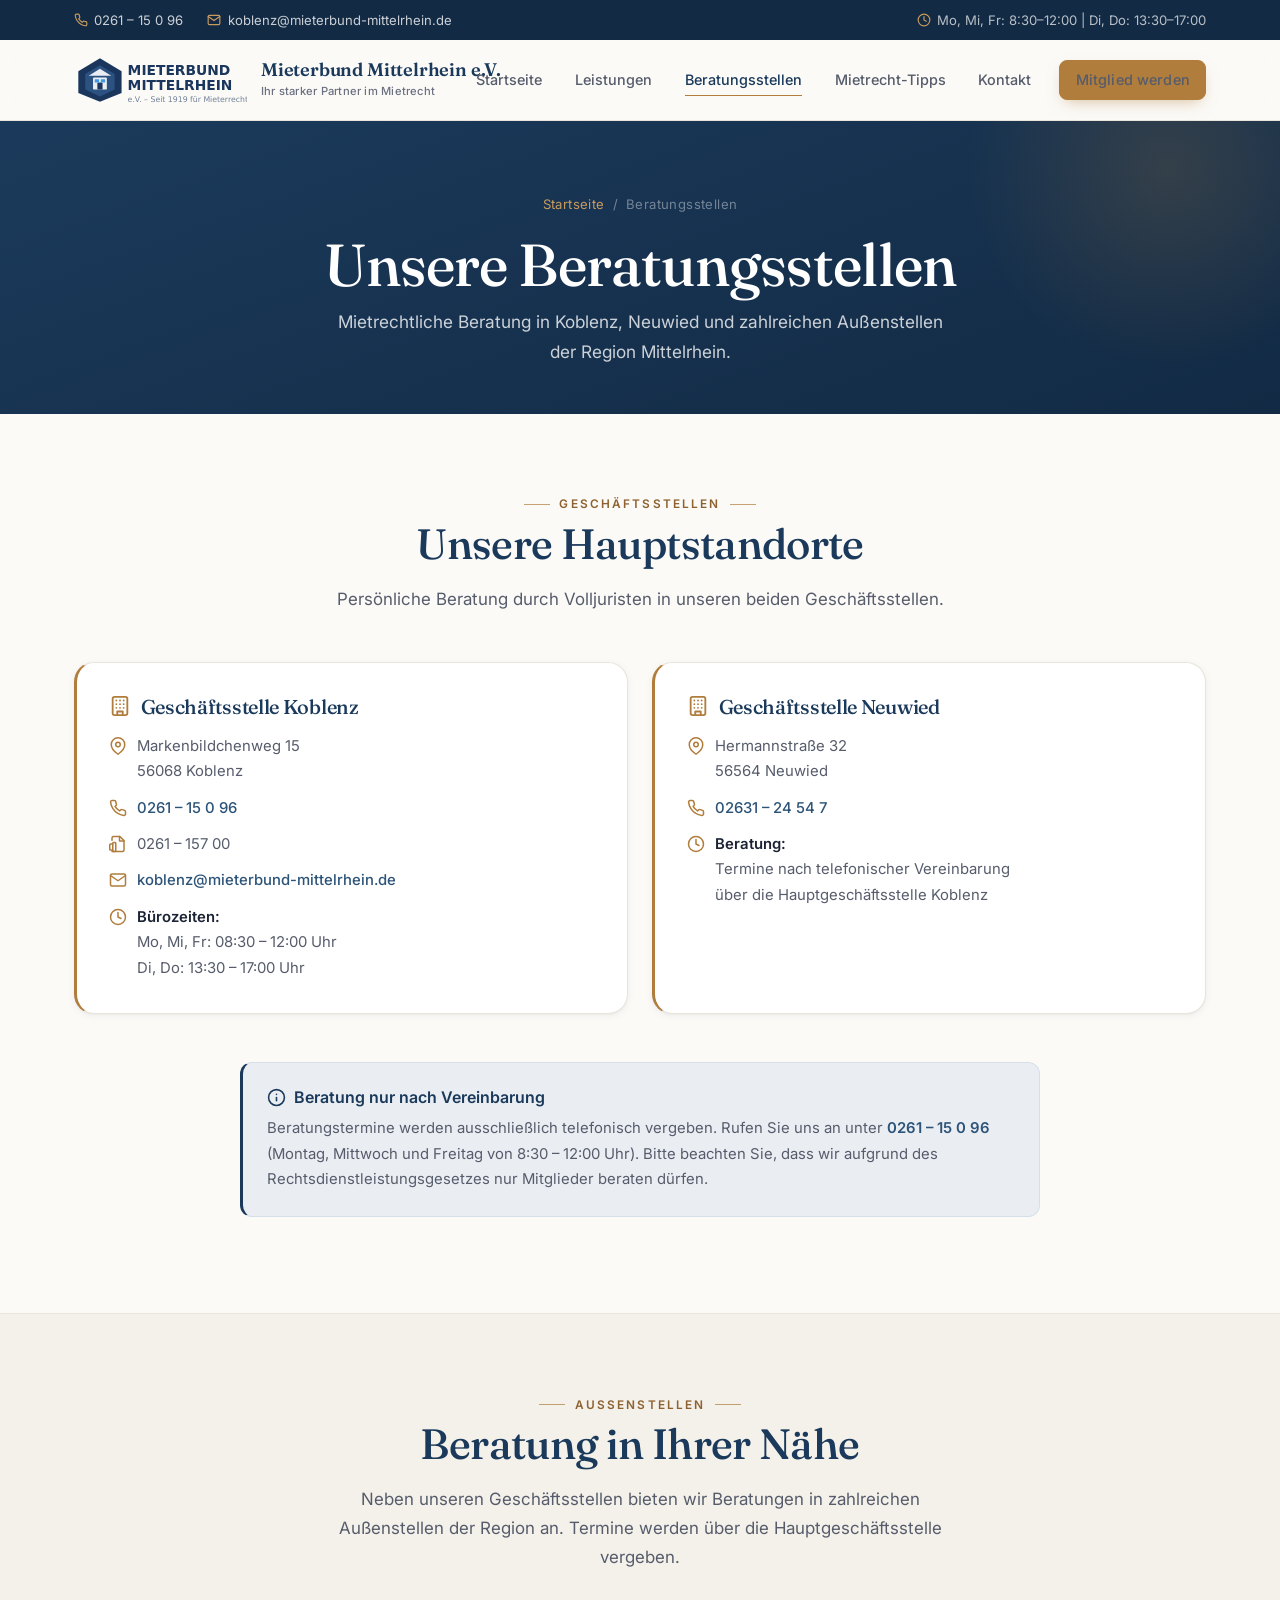
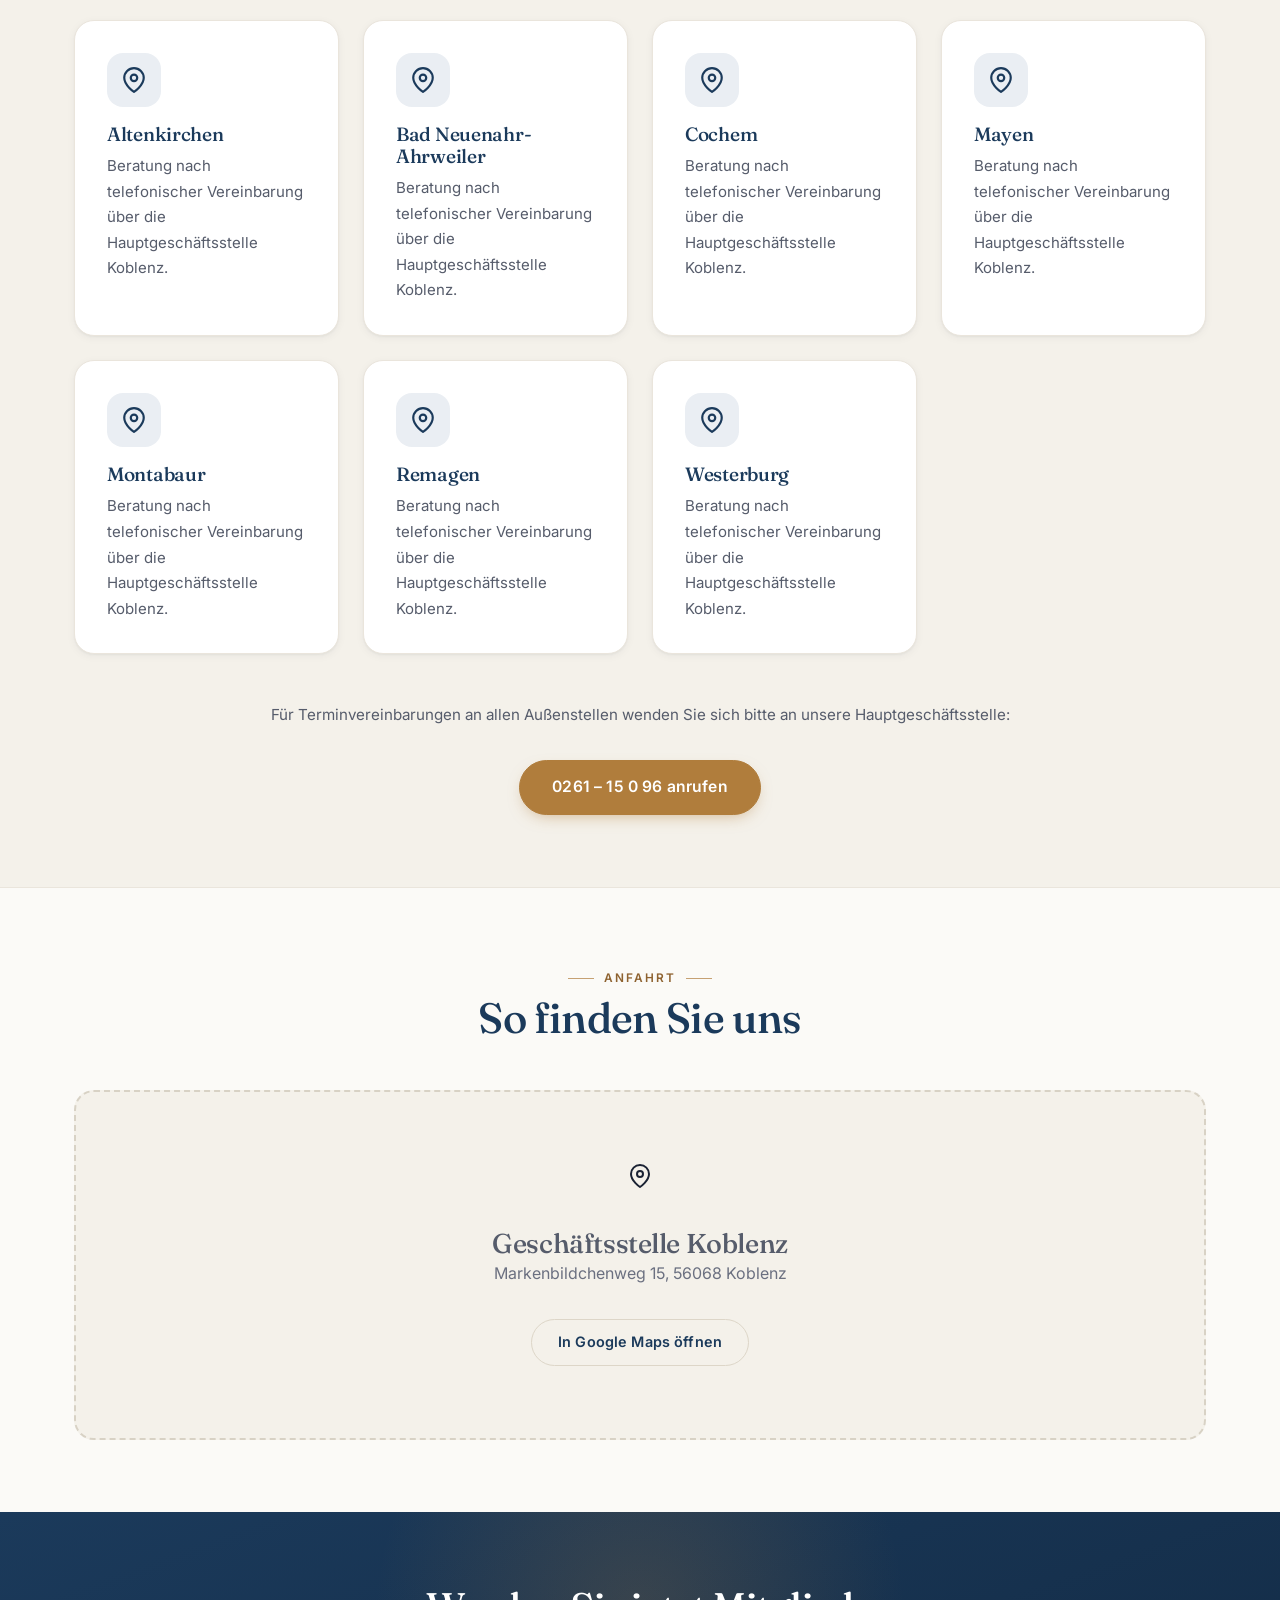
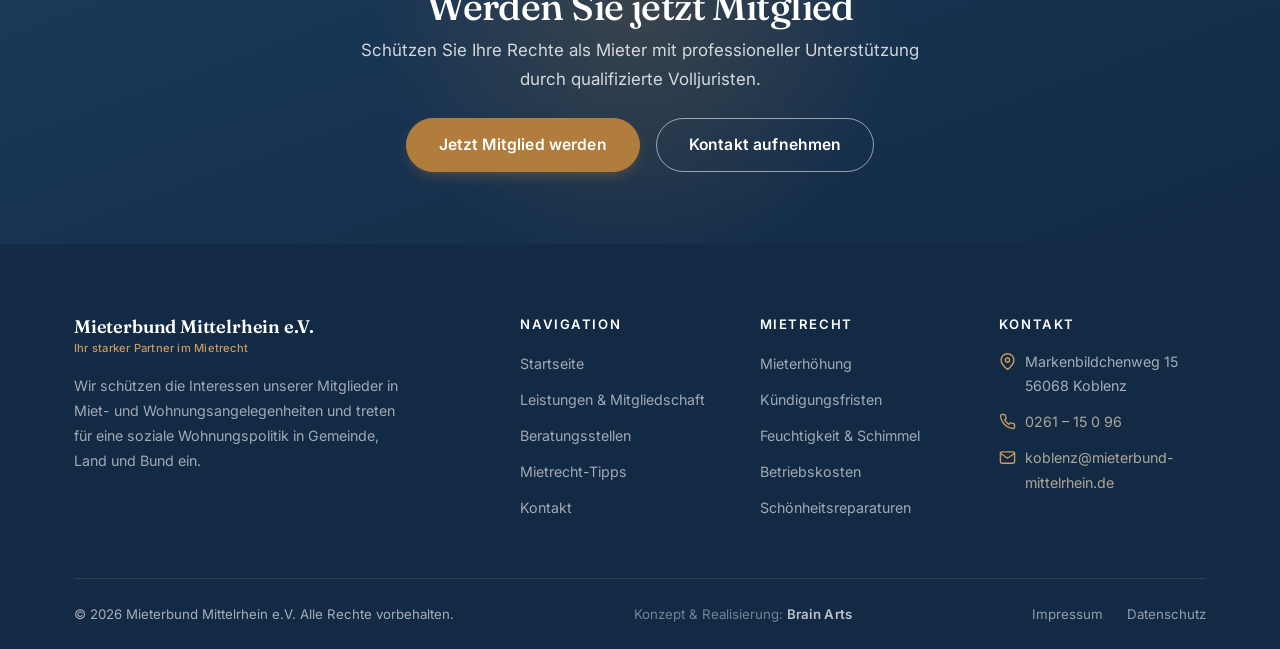
==== commit d91cff8c: "redesign: Light Editorial Premium overhaul der gesamten Website Vollständiger visueller Relaunch als" ====
--- a/pages/beratungsstellen.html
+++ b/pages/beratungsstellen.html
@@ -4,10 +4,15 @@
   <meta charset="UTF-8">
   <meta name="viewport" content="width=device-width, initial-scale=1.0">
   <meta name="description" content="Beratungsstellen des Mieterbundes Mittelrhein e.V. – Geschäftsstellen in Koblenz und Neuwied sowie Außenstellen in der Region.">
+  <meta name="theme-color" content="#1b3a5b">
   <title>Beratungsstellen – Mieterbund Mittelrhein e.V.</title>
+  <meta property="og:type" content="website">
+  <meta property="og:locale" content="de_DE">
+  <meta property="og:title" content="Beratungsstellen – Mieterbund Mittelrhein e.V.">
+  <meta property="og:description" content="Mietrechtliche Beratung in Koblenz, Neuwied und zahlreichen Außenstellen der Region Mittelrhein.">
   <link rel="preconnect" href="https://fonts.googleapis.com">
   <link rel="preconnect" href="https://fonts.gstatic.com" crossorigin>
-  <link href="https://fonts.googleapis.com/css2?family=Inter:wght@400;500;600;700;800&display=swap" rel="stylesheet">
+  <link href="https://fonts.googleapis.com/css2?family=Fraunces:ital,opsz,wght@0,9..144,400;0,9..144,500;0,9..144,600;1,9..144,400&family=Inter:wght@400;500;600;700&display=swap" rel="stylesheet">
   <link rel="stylesheet" href="../css/style.css">
   <link rel="icon" type="image/svg+xml" href="../assets/images/logo.svg">
 </head>
--- a/css/style.css
+++ b/css/style.css
@@ -1,51 +1,74 @@
-/* ============================================
-   Mieterbund Mittelrhein e.V. – Modern Website
-   ============================================ */
-
-/* --- CSS Custom Properties --- */
+/* ============================================================
+   Mieterbund Mittelrhein e.V. — Light Editorial Premium
+   Konzept & Realisierung: Brain Arts
+   ============================================================ */
+
+/* --- Design Tokens --- */
 :root {
-  /* Primary: Deep Blue (Trust, Professionalism) */
-  --primary: #1a365d;
-  --primary-light: #2c5282;
-  --primary-dark: #0f2440;
-  --primary-50: #ebf4ff;
-  --primary-100: #c3dafe;
-  --primary-200: #a3bffa;
-
-  /* Secondary: Warm Red (Action, Importance) */
-  --secondary: #c53030;
-  --secondary-light: #e53e3e;
-  --secondary-dark: #9b2c2c;
-
-  /* Accent: Steel Blue (Complementary) */
-  --accent: #2b6cb0;
-  --accent-light: #4299e1;
-  --accent-dark: #1a4e8a;
-
-  /* Success Green */
-  --success: #276749;
-  --success-light: #38a169;
-
-  /* Neutrals */
+  /* Brand — Navy */
+  --navy: #1b3a5b;
+  --navy-light: #2c5378;
+  --navy-dark: #122a44;
+
+  /* Accent — Brass / Ocker */
+  --accent: #b07d3c;
+  --accent-light: #c99a5e;
+  --accent-dark: #8e6230;
+  --accent-soft: #f2e8d6;
+
+  /* Surfaces */
+  --paper: #fbfaf7;
+  --surface: #ffffff;
+  --surface-alt: #f4f1ea;
+
+  /* Ink */
+  --ink: #1a2233;
+  --ink-soft: #565c6b;
+  --ink-muted: #6b7080;
+
+  /* Lines */
+  --line: #eae5dc;
+  --line-strong: #ddd6c8;
+
+  /* Status */
+  --alert: #a23b36;
+  --success: #3b6b53;
+
+  /* ---- Legacy aliases (inline styles in HTML rely on these) ---- */
+  --primary: var(--navy);
+  --primary-light: var(--navy-light);
+  --primary-dark: var(--navy-dark);
+  --primary-50: #eaeef3;
+  --primary-100: #d6dee8;
+  --primary-200: #b0bfd0;
+
+  --secondary: var(--alert);
+  --secondary-light: #b8514b;
+  --secondary-dark: #88312d;
+
+  --accent-50: var(--accent-soft);
+
+  --success-light: #4f8c6e;
+
   --white: #ffffff;
-  --gray-50: #f7fafc;
-  --gray-100: #edf2f7;
-  --gray-200: #e2e8f0;
-  --gray-300: #cbd5e0;
-  --gray-400: #a0aec0;
-  --gray-500: #718096;
-  --gray-600: #4a5568;
-  --gray-700: #2d3748;
-  --gray-800: #1a202c;
-  --gray-900: #171923;
-
-  /* Warm tones */
-  --warm-50: #fffaf0;
-  --warm-100: #feebc8;
+  --gray-50: #fbfaf7;
+  --gray-100: #f4f1ea;
+  --gray-200: #eae5dc;
+  --gray-300: #d8d2c5;
+  --gray-400: #aea89a;
+  --gray-500: #6b7080;
+  --gray-600: #565c6b;
+  --gray-700: #3c414e;
+  --gray-800: #1a2233;
+  --gray-900: #141a28;
+
+  --warm-50: #fbf6ec;
+  --warm-100: #f0e3c8;
 
   /* Typography */
-  --font-heading: 'Inter', 'Segoe UI', system-ui, -apple-system, sans-serif;
+  --font-display: 'Fraunces', 'Georgia', 'Times New Roman', serif;
   --font-body: 'Inter', 'Segoe UI', system-ui, -apple-system, sans-serif;
+  --font-heading: var(--font-display);
 
   /* Spacing */
   --space-xs: 0.25rem;
@@ -54,31 +77,33 @@
   --space-lg: 1.5rem;
   --space-xl: 2rem;
   --space-2xl: 3rem;
-  --space-3xl: 4rem;
-  --space-4xl: 6rem;
-
-  /* Border radius */
-  --radius-sm: 0.375rem;
-  --radius-md: 0.5rem;
-  --radius-lg: 0.75rem;
-  --radius-xl: 1rem;
+  --space-3xl: 4.5rem;
+  --space-4xl: 6.5rem;
+
+  /* Radius */
+  --radius-sm: 0.5rem;
+  --radius-md: 0.75rem;
+  --radius-lg: 1rem;
+  --radius-xl: 1.25rem;
   --radius-2xl: 1.5rem;
+  --radius-3xl: 1.75rem;
   --radius-full: 9999px;
 
-  /* Shadows */
-  --shadow-sm: 0 1px 2px rgba(0, 0, 0, 0.05);
-  --shadow-md: 0 4px 6px -1px rgba(0, 0, 0, 0.1), 0 2px 4px -1px rgba(0, 0, 0, 0.06);
-  --shadow-lg: 0 10px 15px -3px rgba(0, 0, 0, 0.1), 0 4px 6px -2px rgba(0, 0, 0, 0.05);
-  --shadow-xl: 0 20px 25px -5px rgba(0, 0, 0, 0.1), 0 10px 10px -5px rgba(0, 0, 0, 0.04);
+  /* Layered soft shadows */
+  --shadow-xs: 0 1px 2px rgba(26, 34, 51, 0.05);
+  --shadow-sm: 0 2px 8px rgba(26, 34, 51, 0.05), 0 1px 2px rgba(26, 34, 51, 0.04);
+  --shadow-md: 0 10px 28px -10px rgba(26, 34, 51, 0.14), 0 2px 6px rgba(26, 34, 51, 0.05);
+  --shadow-lg: 0 26px 50px -18px rgba(26, 34, 51, 0.20), 0 8px 16px -10px rgba(26, 34, 51, 0.10);
+  --shadow-xl: 0 44px 84px -28px rgba(26, 34, 51, 0.26), 0 12px 24px -14px rgba(26, 34, 51, 0.12);
 
   /* Transitions */
-  --transition-fast: 150ms ease;
-  --transition-normal: 250ms ease;
-  --transition-slow: 350ms ease;
+  --transition-fast: 160ms cubic-bezier(0.4, 0, 0.2, 1);
+  --transition-normal: 280ms cubic-bezier(0.4, 0, 0.2, 1);
+  --transition-slow: 420ms cubic-bezier(0.4, 0, 0.2, 1);
 
   /* Container */
-  --container-max: 1200px;
-  --container-narrow: 800px;
+  --container-max: 1180px;
+  --container-narrow: 760px;
 }
 
 /* --- Reset & Base --- */
@@ -93,16 +118,18 @@
 html {
   font-size: 16px;
   scroll-behavior: smooth;
+  scroll-padding-top: 6rem;
   -webkit-text-size-adjust: 100%;
 }
 
 body {
   font-family: var(--font-body);
-  color: var(--gray-800);
-  background-color: var(--white);
+  color: var(--ink);
+  background-color: var(--paper);
   line-height: 1.7;
   -webkit-font-smoothing: antialiased;
   -moz-osx-font-smoothing: grayscale;
+  overflow-x: hidden;
 }
 
 img {
@@ -112,36 +139,77 @@
 }
 
 a {
-  color: var(--accent);
+  color: var(--navy-light);
   text-decoration: none;
   transition: color var(--transition-fast);
 }
 
 a:hover {
-  color: var(--primary);
-}
-
-ul, ol {
+  color: var(--accent-dark);
+}
+
+ul,
+ol {
   list-style: none;
 }
 
-h1, h2, h3, h4, h5, h6 {
-  font-family: var(--font-heading);
-  font-weight: 700;
-  line-height: 1.3;
-  color: var(--primary);
-}
-
-h1 { font-size: clamp(2rem, 4vw, 3rem); }
-h2 { font-size: clamp(1.5rem, 3vw, 2.25rem); }
-h3 { font-size: clamp(1.25rem, 2.5vw, 1.75rem); }
-h4 { font-size: 1.25rem; }
+/* --- Typography --- */
+h1,
+h2,
+h3 {
+  font-family: var(--font-display);
+  font-weight: 500;
+  line-height: 1.15;
+  letter-spacing: -0.015em;
+  color: var(--navy);
+}
+
+h4,
+h5,
+h6 {
+  font-family: var(--font-body);
+  font-weight: 600;
+  line-height: 1.35;
+  color: var(--navy);
+}
+
+h1 {
+  font-size: clamp(2.4rem, 5vw, 3.7rem);
+}
+
+h2 {
+  font-size: clamp(1.85rem, 3.4vw, 2.65rem);
+}
+
+h3 {
+  font-size: clamp(1.3rem, 2.3vw, 1.7rem);
+}
+
+h4 {
+  font-size: 1.15rem;
+}
 
 p {
   margin-bottom: var(--space-md);
 }
 
-/* --- Utility Classes --- */
+strong {
+  font-weight: 600;
+  color: var(--ink);
+}
+
+::selection {
+  background: var(--accent-soft);
+  color: var(--navy-dark);
+}
+
+:focus-visible {
+  outline: 2px solid var(--accent);
+  outline-offset: 3px;
+  border-radius: 4px;
+}
+
+/* --- Layout Utilities --- */
 .container {
   width: 100%;
   max-width: var(--container-max);
@@ -154,152 +222,176 @@
 }
 
 .section {
-  padding: var(--space-4xl) 0;
+  padding: var(--space-3xl) 0;
 }
 
 .section-alt {
-  background-color: var(--gray-50);
+  background-color: var(--surface-alt);
+  border-top: 1px solid var(--line);
+  border-bottom: 1px solid var(--line);
 }
 
 .section-dark {
-  background-color: var(--primary);
-  color: var(--white);
+  background: linear-gradient(170deg, var(--navy) 0%, var(--navy-dark) 100%);
+  color: rgba(255, 255, 255, 0.82);
 }
 
 .section-dark h2,
 .section-dark h3 {
-  color: var(--white);
-}
-
-.text-center {
-  text-align: center;
-}
-
-.text-primary {
-  color: var(--primary);
-}
-
-.text-secondary {
-  color: var(--secondary);
-}
-
-.text-muted {
-  color: var(--gray-500);
-}
-
+  color: #ffffff;
+}
+
+.text-center { text-align: center; }
+.text-primary { color: var(--navy); }
+.text-secondary { color: var(--alert); }
+.text-muted { color: var(--ink-muted); }
+
+/* --- Section Header --- */
 .section-header {
   text-align: center;
-  margin-bottom: var(--space-3xl);
+  max-width: 660px;
+  margin: 0 auto var(--space-2xl);
+}
+
+.section-header h2 {
+  margin-top: 0.35rem;
 }
 
 .section-header p {
-  max-width: 600px;
   margin: var(--space-md) auto 0;
-  color: var(--gray-600);
-  font-size: 1.1rem;
+  color: var(--ink-soft);
+  font-size: 1.06rem;
 }
 
 .section-label {
-  display: inline-block;
-  font-size: 0.8rem;
+  display: inline-flex;
+  align-items: center;
+  gap: 0.6rem;
+  font-family: var(--font-body);
+  font-size: 0.74rem;
   font-weight: 600;
   text-transform: uppercase;
-  letter-spacing: 0.1em;
-  color: var(--accent);
-  margin-bottom: var(--space-sm);
-}
+  letter-spacing: 0.18em;
+  color: var(--accent-dark);
+}
+
+.section-label::before,
+.section-label::after {
+  content: '';
+  width: 1.6rem;
+  height: 1px;
+  background: var(--accent);
+  opacity: 0.7;
+}
+
+/* left-aligned label: drop the trailing rule */
+.section-label.label-start::after { display: none; }
 
 .section-dark .section-label {
-  color: var(--primary-200);
+  color: var(--accent-light);
 }
 
 .section-dark .section-header p {
-  color: var(--primary-100);
+  color: rgba(255, 255, 255, 0.78);
 }
 
 /* --- Buttons --- */
 .btn {
   display: inline-flex;
   align-items: center;
-  gap: var(--space-sm);
-  padding: 0.75rem 1.75rem;
+  justify-content: center;
+  gap: 0.55rem;
+  padding: 0.78rem 1.6rem;
   font-family: var(--font-body);
-  font-size: 0.95rem;
+  font-size: 0.9rem;
   font-weight: 600;
-  border: 2px solid transparent;
-  border-radius: var(--radius-md);
+  letter-spacing: 0.01em;
+  border: 1px solid transparent;
+  border-radius: var(--radius-full);
   cursor: pointer;
   transition: all var(--transition-normal);
   text-decoration: none;
   line-height: 1.4;
+  white-space: nowrap;
+}
+
+.btn svg {
+  width: 18px;
+  height: 18px;
 }
 
 .btn-primary {
-  background-color: var(--secondary);
-  color: var(--white);
-  border-color: var(--secondary);
+  background: var(--accent);
+  color: #fff;
+  border-color: var(--accent);
+  box-shadow: 0 6px 16px -6px rgba(176, 125, 60, 0.55);
 }
 
 .btn-primary:hover {
-  background-color: var(--secondary-dark);
-  border-color: var(--secondary-dark);
-  color: var(--white);
-  transform: translateY(-1px);
+  background: var(--accent-dark);
+  border-color: var(--accent-dark);
+  color: #fff;
+  transform: translateY(-2px);
+  box-shadow: 0 12px 26px -8px rgba(176, 125, 60, 0.55);
+}
+
+.btn-secondary {
+  background: transparent;
+  color: #fff;
+  border-color: rgba(255, 255, 255, 0.55);
+}
+
+.btn-secondary:hover {
+  background: #fff;
+  color: var(--navy);
+  border-color: #fff;
+  transform: translateY(-2px);
+}
+
+.btn-outline {
+  background: transparent;
+  color: var(--navy);
+  border-color: var(--line-strong);
+}
+
+.btn-outline:hover {
+  background: var(--navy);
+  color: #fff;
+  border-color: var(--navy);
+  transform: translateY(-2px);
   box-shadow: var(--shadow-md);
 }
 
-.btn-secondary {
-  background-color: transparent;
-  color: var(--white);
-  border-color: var(--white);
-}
-
-.btn-secondary:hover {
-  background-color: var(--white);
-  color: var(--primary);
-}
-
-.btn-outline {
-  background-color: transparent;
-  color: var(--primary);
-  border-color: var(--primary);
-}
-
-.btn-outline:hover {
-  background-color: var(--primary);
-  color: var(--white);
-}
-
 .btn-accent {
-  background-color: var(--accent);
-  color: var(--white);
+  background: var(--accent);
+  color: #fff;
   border-color: var(--accent);
 }
 
 .btn-accent:hover {
-  background-color: var(--accent-dark);
+  background: var(--accent-dark);
   border-color: var(--accent-dark);
-  color: var(--white);
-  transform: translateY(-1px);
+  color: #fff;
+  transform: translateY(-2px);
   box-shadow: var(--shadow-md);
 }
 
 .btn-lg {
-  padding: 1rem 2.25rem;
-  font-size: 1.05rem;
+  padding: 0.95rem 2rem;
+  font-size: 0.98rem;
 }
 
 .btn-sm {
-  padding: 0.5rem 1.25rem;
-  font-size: 0.85rem;
+  padding: 0.55rem 1.25rem;
+  font-size: 0.84rem;
 }
 
 /* --- Top Bar --- */
 .top-bar {
-  background-color: var(--primary-dark);
-  color: var(--primary-200);
-  padding: 0.5rem 0;
-  font-size: 0.85rem;
+  background: var(--navy-dark);
+  color: rgba(255, 255, 255, 0.7);
+  padding: 0.55rem 0;
+  font-size: 0.82rem;
 }
 
 .top-bar-inner {
@@ -311,11 +403,11 @@
 }
 
 .top-bar a {
-  color: var(--primary-200);
+  color: rgba(255, 255, 255, 0.78);
 }
 
 .top-bar a:hover {
-  color: var(--white);
+  color: #fff;
 }
 
 .top-bar-contact {
@@ -324,45 +416,64 @@
   align-items: center;
 }
 
-.top-bar-contact span {
+.top-bar-contact span,
+.top-bar-hours {
   display: inline-flex;
   align-items: center;
-  gap: 0.35rem;
-}
-
-.top-bar-hours {
-  display: flex;
-  align-items: center;
-  gap: 0.35rem;
+  gap: 0.4rem;
+}
+
+.top-bar svg {
+  width: 14px;
+  height: 14px;
+  stroke: var(--accent-light);
 }
 
 /* --- Header / Navigation --- */
 .header {
-  background-color: var(--white);
-  box-shadow: var(--shadow-md);
+  background: rgba(251, 250, 247, 0.85);
+  backdrop-filter: blur(14px) saturate(150%);
+  -webkit-backdrop-filter: blur(14px) saturate(150%);
+  border-bottom: 1px solid var(--line);
   position: sticky;
   top: 0;
   z-index: 1000;
+  transition: box-shadow var(--transition-normal), background var(--transition-normal);
+}
+
+.header.scrolled {
+  background: rgba(251, 250, 247, 0.96);
+  box-shadow: 0 8px 30px -16px rgba(26, 34, 51, 0.25);
 }
 
 .header-inner {
   display: flex;
   justify-content: space-between;
   align-items: center;
-  padding: 0.75rem 0;
+  height: 5rem;
+  transition: height var(--transition-normal);
+}
+
+.header.scrolled .header-inner {
+  height: 4.25rem;
 }
 
 .logo {
   display: flex;
   align-items: center;
-  gap: var(--space-md);
+  gap: 0.85rem;
   text-decoration: none;
-  color: var(--primary);
+  color: var(--navy);
 }
 
 .logo-img {
-  height: 55px;
+  height: 52px;
   width: auto;
+  transition: height var(--transition-normal);
+}
+
+.header.scrolled .logo-img {
+  height: 44px;
 }
 
 .logo-text {
@@ -371,54 +482,78 @@
 }
 
 .logo-name {
-  font-family: var(--font-heading);
-  font-weight: 700;
-  font-size: 1.2rem;
-  color: var(--primary);
-  line-height: 1.2;
+  font-family: var(--font-display);
+  font-weight: 600;
+  font-size: 1.14rem;
+  color: var(--navy);
+  line-height: 1.25;
+  letter-spacing: -0.01em;
+  white-space: nowrap;
 }
 
 .logo-subtitle {
-  font-size: 0.75rem;
-  color: var(--gray-500);
-  font-weight: 400;
+  font-size: 0.7rem;
+  color: var(--ink-muted);
+  font-weight: 500;
   letter-spacing: 0.02em;
+  white-space: nowrap;
 }
 
 .nav-main {
   display: flex;
   align-items: center;
-  gap: 0;
+  gap: 0.15rem;
 }
 
 .nav-main a {
-  padding: 0.5rem 1rem;
+  position: relative;
+  padding: 0.55rem 0.95rem;
   font-size: 0.9rem;
   font-weight: 500;
-  color: var(--gray-700);
+  color: var(--ink-soft);
   border-radius: var(--radius-sm);
-  transition: all var(--transition-fast);
+  transition: color var(--transition-fast);
   white-space: nowrap;
+}
+
+.nav-main a::after {
+  content: '';
+  position: absolute;
+  left: 0.95rem;
+  right: 0.95rem;
+  bottom: 0.3rem;
+  height: 1.5px;
+  background: var(--accent);
+  transform: scaleX(0);
+  transform-origin: left;
+  transition: transform var(--transition-normal);
 }
 
 .nav-main a:hover,
 .nav-main a.active {
-  color: var(--primary);
-  background-color: var(--primary-50);
+  color: var(--navy);
+}
+
+.nav-main a:hover::after,
+.nav-main a.active::after {
+  transform: scaleX(1);
 }
 
 .nav-main .btn {
-  margin-left: var(--space-sm);
-}
-
-/* Mobile menu toggle */
+  margin-left: 0.65rem;
+}
+
+.nav-main .btn::after {
+  display: none;
+}
+
 .menu-toggle {
   display: none;
   background: none;
   border: none;
   cursor: pointer;
   padding: var(--space-sm);
-  color: var(--primary);
+  color: var(--navy);
 }
 
 .menu-toggle svg {
@@ -426,11 +561,11 @@
   height: 28px;
 }
 
-/* --- Hero Section --- */
+/* --- Hero --- */
 .hero {
-  background: linear-gradient(135deg, var(--primary) 0%, var(--primary-light) 50%, var(--accent) 100%);
-  color: var(--white);
-  padding: var(--space-4xl) 0;
+  background: var(--paper);
+  color: var(--ink);
+  padding: var(--space-3xl) 0 var(--space-4xl);
   position: relative;
   overflow: hidden;
 }
@@ -438,37 +573,92 @@
 .hero::before {
   content: '';
   position: absolute;
-  top: 0;
-  left: 0;
-  right: 0;
-  bottom: 0;
-  background: url("data:image/svg+xml,%3Csvg width='60' height='60' viewBox='0 0 60 60' xmlns='http://www.w3.org/2000/svg'%3E%3Cg fill='none' fill-rule='evenodd'%3E%3Cg fill='%23ffffff' fill-opacity='0.03'%3E%3Cpath d='M36 34v-4h-2v4h-4v2h4v4h2v-4h4v-2h-4zm0-30V0h-2v4h-4v2h4v4h2V6h4V4h-4zM6 34v-4H4v4H0v2h4v4h2v-4h4v-2H6zM6 4V0H4v4H0v2h4v4h2V6h4V4H6z'/%3E%3C/g%3E%3C/g%3E%3C/svg%3E");
+  top: -10rem;
+  right: -8rem;
+  width: 32rem;
+  height: 32rem;
+  background: radial-gradient(circle, rgba(176, 125, 60, 0.16), transparent 68%);
+  border-radius: 50%;
+  pointer-events: none;
+}
+
+.hero::after {
+  content: '';
+  position: absolute;
+  bottom: -14rem;
+  left: -10rem;
+  width: 30rem;
+  height: 30rem;
+  background: radial-gradient(circle, rgba(27, 58, 91, 0.12), transparent 68%);
+  border-radius: 50%;
   pointer-events: none;
 }
 
 .hero-inner {
   display: grid;
-  grid-template-columns: 1fr 1fr;
+  grid-template-columns: 1.05fr 0.95fr;
   gap: var(--space-3xl);
   align-items: center;
   position: relative;
+  z-index: 1;
 }
 
 .hero-content {
   z-index: 1;
 }
 
+.hero-badge {
+  display: inline-flex;
+  align-items: center;
+  gap: 0.5rem;
+  padding: 0.4rem 0.95rem;
+  border-radius: var(--radius-full);
+  background: var(--surface);
+  color: var(--accent-dark);
+  font-size: 0.8rem;
+  font-weight: 600;
+  letter-spacing: 0.02em;
+  margin-bottom: var(--space-lg);
+  border: 1px solid var(--line);
+  box-shadow: var(--shadow-xs);
+}
+
+.hero-badge-dot {
+  width: 0.5rem;
+  height: 0.5rem;
+  border-radius: 50%;
+  background: var(--accent);
+  box-shadow: 0 0 0 3px rgba(176, 125, 60, 0.2);
+  animation: pulse 2.4s infinite;
+}
+
+@keyframes pulse {
+  0%, 100% { opacity: 1; }
+  50% { opacity: 0.35; }
+}
+
 .hero h1 {
-  color: var(--white);
+  color: var(--navy);
   margin-bottom: var(--space-lg);
-  font-size: clamp(2.2rem, 4.5vw, 3.2rem);
+  font-size: clamp(2.6rem, 5.2vw, 4.1rem);
+  font-weight: 500;
+  letter-spacing: -0.022em;
+  line-height: 1.08;
+}
+
+.hero h1 .text-gradient {
+  font-style: italic;
+  font-weight: 400;
+  color: var(--accent);
+  -webkit-text-fill-color: var(--accent);
 }
 
 .hero p {
-  font-size: 1.15rem;
-  color: rgba(255, 255, 255, 0.9);
+  font-size: 1.12rem;
+  color: var(--ink-soft);
   margin-bottom: var(--space-xl);
-  line-height: 1.8;
+  line-height: 1.7;
+  max-width: 480px;
 }
 
 .hero-actions {
@@ -484,27 +674,50 @@
 }
 
 .hero-card {
-  background: rgba(255, 255, 255, 0.1);
-  backdrop-filter: blur(10px);
-  border: 1px solid rgba(255, 255, 255, 0.2);
+  background: var(--surface);
+  border: 1px solid var(--line);
+  border-radius: var(--radius-2xl);
+  padding: 0.6rem;
+  width: 100%;
+  max-width: 430px;
+  box-shadow: var(--shadow-xl);
+  position: relative;
+}
+
+.hero-card-visual {
+  background: linear-gradient(160deg, var(--navy) 0%, var(--navy-dark) 100%);
   border-radius: var(--radius-xl);
-  padding: var(--space-2xl);
-  width: 100%;
-  max-width: 400px;
+  padding: var(--space-xl);
+  color: #fff;
+  position: relative;
+  overflow: hidden;
+}
+
+.hero-card-visual::before {
+  content: '';
+  position: absolute;
+  top: -6rem;
+  right: -6rem;
+  width: 14rem;
+  height: 14rem;
+  background: radial-gradient(circle, rgba(176, 125, 60, 0.35), transparent 70%);
+  border-radius: 50%;
 }
 
 .hero-card h3 {
-  color: var(--white);
-  margin-bottom: var(--space-lg);
-  font-size: 1.3rem;
+  color: #fff;
+  margin-bottom: var(--space-md);
+  font-size: 1.18rem;
+  position: relative;
 }
 
 .hero-card-item {
   display: flex;
   align-items: flex-start;
   gap: var(--space-md);
-  padding: var(--space-md) 0;
+  padding: 0.7rem 0;
   border-bottom: 1px solid rgba(255, 255, 255, 0.1);
+  position: relative;
 }
 
 .hero-card-item:last-child {
@@ -512,9 +725,10 @@
 }
 
 .hero-card-icon {
-  width: 40px;
-  height: 40px;
-  background: rgba(255, 255, 255, 0.15);
+  width: 38px;
+  height: 38px;
+  background: rgba(176, 125, 60, 0.22);
+  border: 1px solid rgba(201, 154, 94, 0.4);
   border-radius: var(--radius-md);
   display: flex;
   align-items: center;
@@ -523,142 +737,185 @@
 }
 
 .hero-card-icon svg {
+  width: 18px;
+  height: 18px;
+  stroke: var(--accent-light);
+}
+
+.hero-card-text h4 {
+  color: #fff;
+  font-size: 0.92rem;
+  margin-bottom: 0.1rem;
+}
+
+.hero-card-text p {
+  color: rgba(255, 255, 255, 0.65);
+  font-size: 0.8rem;
+  margin-bottom: 0;
+}
+
+.hero-card-badge {
+  position: absolute;
+  bottom: -1rem;
+  left: 1.6rem;
+  background: var(--surface);
+  padding: 0.75rem 1.1rem;
+  border-radius: var(--radius-lg);
+  box-shadow: var(--shadow-lg);
+  border: 1px solid var(--line);
+  display: flex;
+  align-items: center;
+  gap: 0.7rem;
+}
+
+.hero-card-badge-icon {
+  width: 2.5rem;
+  height: 2.5rem;
+  background: var(--accent-soft);
+  border-radius: 50%;
+  display: flex;
+  align-items: center;
+  justify-content: center;
+}
+
+.hero-card-badge-icon svg {
+  width: 1.2rem;
+  height: 1.2rem;
+  stroke: var(--accent-dark);
+}
+
+.hero-card-badge-text {
+  font-size: 0.76rem;
+  color: var(--ink-muted);
+}
+
+.hero-card-badge-text strong {
+  display: block;
+  font-family: var(--font-display);
+  font-size: 1.1rem;
+  font-weight: 600;
+  color: var(--navy);
+}
+
+/* --- Trust Banner --- */
+.trust-banner {
+  background: var(--surface);
+  padding: var(--space-lg) 0;
+  border-bottom: 1px solid var(--line);
+}
+
+.trust-items {
+  display: flex;
+  justify-content: center;
+  gap: var(--space-xl);
+  flex-wrap: wrap;
+}
+
+.trust-item {
+  display: flex;
+  align-items: center;
+  gap: 0.55rem;
+  color: var(--ink-soft);
+  font-size: 0.88rem;
+  font-weight: 500;
+}
+
+.trust-item svg {
   width: 20px;
   height: 20px;
-  stroke: var(--white);
-}
-
-.hero-card-text h4 {
-  color: var(--white);
-  font-size: 0.95rem;
-  margin-bottom: 0.2rem;
-}
-
-.hero-card-text p {
-  color: rgba(255, 255, 255, 0.75);
-  font-size: 0.85rem;
-  margin-bottom: 0;
-}
-
-/* --- Trust Banner --- */
-.trust-banner {
-  background: var(--white);
-  padding: var(--space-xl) 0;
-  border-bottom: 1px solid var(--gray-200);
-}
-
-.trust-items {
-  display: flex;
-  justify-content: center;
-  gap: var(--space-3xl);
-  flex-wrap: wrap;
-}
-
-.trust-item {
-  display: flex;
-  align-items: center;
-  gap: var(--space-sm);
-  color: var(--gray-600);
-  font-size: 0.9rem;
-  font-weight: 500;
-}
-
-.trust-item svg {
-  width: 22px;
-  height: 22px;
-  stroke: var(--success-light);
+  stroke: var(--accent);
   flex-shrink: 0;
 }
 
 /* --- Services Grid --- */
 .services-grid {
   display: grid;
-  grid-template-columns: repeat(auto-fit, minmax(260px, 1fr));
-  gap: var(--space-xl);
+  grid-template-columns: repeat(auto-fit, minmax(255px, 1fr));
+  gap: var(--space-lg);
 }
 
 .service-card {
-  background: var(--white);
-  border-radius: var(--radius-lg);
-  padding: var(--space-2xl);
+  background: var(--surface);
+  border-radius: var(--radius-xl);
+  padding: var(--space-xl);
   box-shadow: var(--shadow-sm);
-  border: 1px solid var(--gray-200);
-  transition: all var(--transition-normal);
+  border: 1px solid var(--line);
+  transition: transform var(--transition-normal), box-shadow var(--transition-normal), border-color var(--transition-normal);
   position: relative;
-  overflow: hidden;
-}
-
-.service-card::before {
-  content: '';
-  position: absolute;
-  top: 0;
-  left: 0;
-  right: 0;
-  height: 3px;
-  background: linear-gradient(90deg, var(--primary), var(--accent));
-  transform: scaleX(0);
-  transition: transform var(--transition-normal);
 }
 
 .service-card:hover {
   transform: translateY(-4px);
   box-shadow: var(--shadow-lg);
-}
-
-.service-card:hover::before {
-  transform: scaleX(1);
+  border-color: var(--line-strong);
 }
 
 .service-icon {
-  width: 56px;
-  height: 56px;
+  width: 3.4rem;
+  height: 3.4rem;
   background: var(--primary-50);
   border-radius: var(--radius-lg);
   display: flex;
   align-items: center;
   justify-content: center;
-  margin-bottom: var(--space-lg);
+  margin-bottom: var(--space-md);
+  transition: background var(--transition-normal);
+}
+
+.service-card:hover .service-icon {
+  background: var(--accent-soft);
 }
 
 .service-icon svg {
-  width: 28px;
-  height: 28px;
-  stroke: var(--primary);
+  width: 26px;
+  height: 26px;
+  stroke: var(--navy);
+  transition: stroke var(--transition-normal);
+}
+
+.service-card:hover .service-icon svg {
+  stroke: var(--accent-dark);
 }
 
 .service-card h3 {
-  font-size: 1.15rem;
+  font-size: 1.2rem;
   margin-bottom: var(--space-sm);
 }
 
 .service-card p {
-  color: var(--gray-600);
-  font-size: 0.95rem;
+  color: var(--ink-soft);
+  font-size: 0.94rem;
   margin-bottom: 0;
 }
 
-/* --- Membership Section --- */
+/* --- Membership --- */
 .membership-grid {
   display: grid;
-  grid-template-columns: repeat(auto-fit, minmax(320px, 1fr));
-  gap: var(--space-xl);
-  max-width: 750px;
+  grid-template-columns: repeat(auto-fit, minmax(315px, 1fr));
+  gap: var(--space-lg);
+  max-width: 760px;
   margin: 0 auto;
 }
 
 .membership-card {
-  background: var(--white);
-  border-radius: var(--radius-xl);
-  padding: var(--space-2xl);
+  background: var(--surface);
+  border-radius: var(--radius-2xl);
+  padding: var(--space-xl);
+  box-shadow: var(--shadow-sm);
+  border: 1px solid var(--line);
+  text-align: center;
+  transition: transform var(--transition-normal), box-shadow var(--transition-normal);
+  position: relative;
+}
+
+.membership-card:hover {
+  transform: translateY(-4px);
+  box-shadow: var(--shadow-lg);
+}
+
+.membership-card.featured {
+  border: 1.5px solid var(--accent);
   box-shadow: var(--shadow-md);
-  border: 2px solid var(--gray-200);
-  text-align: center;
-  transition: all var(--transition-normal);
-  position: relative;
-}
-
-.membership-card.featured {
-  border-color: var(--primary);
 }
 
 .membership-card.featured .membership-badge {
@@ -668,179 +925,193 @@
 .membership-badge {
   display: none;
   position: absolute;
-  top: -12px;
+  top: -13px;
   left: 50%;
   transform: translateX(-50%);
-  background: var(--primary);
-  color: var(--white);
-  padding: 0.3rem 1.2rem;
+  background: var(--accent);
+  color: #fff;
+  padding: 0.32rem 1.2rem;
   border-radius: var(--radius-full);
-  font-size: 0.8rem;
+  font-size: 0.74rem;
   font-weight: 600;
+  letter-spacing: 0.04em;
+  text-transform: uppercase;
+  white-space: nowrap;
+  box-shadow: 0 6px 14px -6px rgba(176, 125, 60, 0.6);
 }
 
 .membership-card h3 {
-  font-size: 1.3rem;
+  font-size: 1.4rem;
   margin-bottom: var(--space-md);
 }
 
 .membership-price {
-  font-size: 2.5rem;
-  font-weight: 800;
-  color: var(--primary);
+  font-family: var(--font-display);
+  font-size: 2.9rem;
+  font-weight: 600;
+  color: var(--navy);
   line-height: 1;
 }
 
 .membership-period {
-  font-size: 0.9rem;
-  color: var(--gray-500);
+  font-size: 0.88rem;
+  color: var(--ink-muted);
   margin-bottom: var(--space-lg);
 }
 
 .membership-features {
   text-align: left;
-  margin-bottom: var(--space-xl);
+  margin-bottom: var(--space-lg);
+  border-top: 1px solid var(--line);
+  padding-top: var(--space-md);
 }
 
 .membership-features li {
   padding: 0.5rem 0;
   display: flex;
   align-items: flex-start;
-  gap: var(--space-sm);
-  font-size: 0.95rem;
-  color: var(--gray-700);
+  gap: 0.6rem;
+  font-size: 0.93rem;
+  color: var(--ink-soft);
 }
 
 .membership-features li svg {
-  width: 20px;
-  height: 20px;
-  stroke: var(--success-light);
+  width: 18px;
+  height: 18px;
+  stroke: var(--accent);
   flex-shrink: 0;
-  margin-top: 2px;
+  margin-top: 3px;
 }
 
 .membership-note {
-  margin-top: var(--space-xl);
   padding: var(--space-lg);
   background: var(--warm-50);
   border-radius: var(--radius-md);
-  border-left: 3px solid var(--secondary);
+  border-left: 3px solid var(--accent);
 }
 
 .membership-note p {
   font-size: 0.9rem;
-  color: var(--gray-700);
+  color: var(--ink-soft);
   margin-bottom: 0;
 }
 
-/* --- Locations / Beratungsstellen --- */
+/* --- Locations --- */
 .locations-grid {
   display: grid;
-  grid-template-columns: repeat(auto-fit, minmax(300px, 1fr));
-  gap: var(--space-xl);
+  grid-template-columns: repeat(auto-fit, minmax(295px, 1fr));
+  gap: var(--space-lg);
 }
 
 .location-card {
-  background: var(--white);
-  border-radius: var(--radius-lg);
-  padding: var(--space-2xl);
+  background: var(--surface);
+  border-radius: var(--radius-xl);
+  padding: var(--space-xl);
+  border: 1px solid var(--line);
   box-shadow: var(--shadow-sm);
-  border: 1px solid var(--gray-200);
+  transition: transform var(--transition-normal), box-shadow var(--transition-normal);
+}
+
+.location-card:hover {
+  transform: translateY(-3px);
+  box-shadow: var(--shadow-md);
 }
 
 .location-card.main-location {
-  border-left: 4px solid var(--primary);
+  border-left: 3px solid var(--accent);
 }
 
 .location-card h3 {
-  font-size: 1.2rem;
+  font-size: 1.25rem;
   margin-bottom: var(--space-md);
   display: flex;
   align-items: center;
-  gap: var(--space-sm);
+  gap: 0.6rem;
 }
 
 .location-card h3 svg {
   width: 22px;
   height: 22px;
-  stroke: var(--secondary);
+  stroke: var(--accent);
+  flex-shrink: 0;
 }
 
 .location-info {
   display: flex;
   flex-direction: column;
-  gap: var(--space-sm);
+  gap: 0.7rem;
 }
 
 .location-info-item {
   display: flex;
   align-items: flex-start;
-  gap: var(--space-sm);
-  font-size: 0.95rem;
-  color: var(--gray-700);
+  gap: 0.6rem;
+  font-size: 0.93rem;
+  color: var(--ink-soft);
 }
 
 .location-info-item svg {
   width: 18px;
   height: 18px;
-  stroke: var(--gray-400);
+  stroke: var(--accent);
   flex-shrink: 0;
   margin-top: 3px;
 }
 
 .location-info-item a {
-  color: var(--accent);
-}
-
-/* Außenstellen tags */
+  color: var(--navy-light);
+  font-weight: 500;
+}
+
+/* --- Außenstellen tags --- */
 .aussenstellen-grid {
   display: flex;
   flex-wrap: wrap;
-  gap: var(--space-md);
+  gap: 0.55rem;
   justify-content: center;
-  margin-top: var(--space-xl);
 }
 
 .aussenstelle-tag {
   display: inline-flex;
   align-items: center;
-  gap: var(--space-sm);
-  background: var(--white);
-  border: 1px solid var(--gray-200);
+  gap: 0.4rem;
+  background: var(--surface);
+  border: 1px solid var(--line);
   border-radius: var(--radius-full);
-  padding: 0.5rem 1.25rem;
-  font-size: 0.9rem;
-  color: var(--gray-700);
+  padding: 0.45rem 1.05rem;
+  font-size: 0.82rem;
+  color: var(--ink-soft);
   font-weight: 500;
   transition: all var(--transition-fast);
 }
 
 .aussenstelle-tag:hover {
-  border-color: var(--primary);
-  color: var(--primary);
+  border-color: var(--accent);
+  color: var(--navy);
   box-shadow: var(--shadow-sm);
+  transform: translateY(-1px);
 }
 
 .aussenstelle-tag svg {
-  width: 16px;
-  height: 16px;
+  width: 15px;
+  height: 15px;
   stroke: var(--accent);
 }
 
-/* --- Mietrecht Tipps / Articles --- */
+/* --- Articles --- */
 .articles-grid {
   display: grid;
-  grid-template-columns: repeat(auto-fit, minmax(320px, 1fr));
-  gap: var(--space-xl);
+  grid-template-columns: repeat(auto-fit, minmax(310px, 1fr));
+  gap: var(--space-lg);
 }
 
 .article-card {
-  background: var(--white);
-  border-radius: var(--radius-lg);
+  background: var(--surface);
+  border-radius: var(--radius-xl);
   overflow: hidden;
   box-shadow: var(--shadow-sm);
-  border: 1px solid var(--gray-200);
-  transition: all var(--transition-normal);
+  border: 1px solid var(--line);
+  transition: transform var(--transition-normal), box-shadow var(--transition-normal);
 }
 
 .article-card:hover {
@@ -849,95 +1120,106 @@
 }
 
 .article-card-header {
-  background: linear-gradient(135deg, var(--primary), var(--accent));
-  padding: var(--space-xl) var(--space-2xl);
-  color: var(--white);
+  background: linear-gradient(155deg, var(--navy) 0%, var(--navy-dark) 100%);
+  padding: var(--space-lg) var(--space-xl);
+  color: #fff;
   position: relative;
+  overflow: hidden;
+}
+
+.article-card-header::after {
+  content: '';
+  position: absolute;
+  bottom: 0;
+  left: 0;
+  width: 100%;
+  height: 2px;
+  background: var(--accent);
 }
 
 .article-card-header svg {
-  width: 36px;
-  height: 36px;
-  stroke: rgba(255, 255, 255, 0.8);
+  width: 32px;
+  height: 32px;
+  stroke: var(--accent-light);
   margin-bottom: var(--space-sm);
 }
 
 .article-card-header h3 {
-  color: var(--white);
-  font-size: 1.15rem;
+  color: #fff;
+  font-size: 1.18rem;
 }
 
 .article-card-body {
-  padding: var(--space-xl) var(--space-2xl);
+  padding: var(--space-lg) var(--space-xl);
 }
 
 .article-card-body p {
-  color: var(--gray-600);
-  font-size: 0.95rem;
-}
-
-.article-card-body .read-more {
+  color: var(--ink-soft);
+  font-size: 0.93rem;
+}
+
+.read-more {
   display: inline-flex;
   align-items: center;
   gap: 0.35rem;
   font-weight: 600;
-  color: var(--accent);
-  font-size: 0.9rem;
-}
-
-.article-card-body .read-more:hover {
-  color: var(--primary);
-}
-
-.article-card-body .read-more svg {
+  color: var(--accent-dark);
+  font-size: 0.88rem;
+}
+
+.read-more:hover {
+  color: var(--navy);
+}
+
+.read-more svg {
   width: 16px;
   height: 16px;
   transition: transform var(--transition-fast);
 }
 
-.article-card-body .read-more:hover svg {
-  transform: translateX(3px);
-}
-
-/* --- Contact Section --- */
+.read-more:hover svg {
+  transform: translateX(4px);
+}
+
+/* --- Contact / Forms --- */
 .contact-grid {
   display: grid;
-  grid-template-columns: 1fr 1fr;
-  gap: var(--space-3xl);
+  grid-template-columns: 1.1fr 0.9fr;
+  gap: var(--space-xl);
 }
 
 .contact-form-wrapper {
-  background: var(--white);
-  border-radius: var(--radius-xl);
-  padding: var(--space-2xl);
-  box-shadow: var(--shadow-md);
-  border: 1px solid var(--gray-200);
+  background: var(--surface);
+  border-radius: var(--radius-2xl);
+  padding: var(--space-xl);
+  box-shadow: var(--shadow-lg);
+  border: 1px solid var(--line);
 }
 
 .form-group {
-  margin-bottom: var(--space-lg);
+  margin-bottom: var(--space-md);
 }
 
 .form-group label {
   display: block;
-  font-size: 0.9rem;
+  font-size: 0.86rem;
   font-weight: 600;
-  color: var(--gray-700);
-  margin-bottom: var(--space-sm);
+  color: var(--ink);
+  margin-bottom: 0.4rem;
 }
 
 .form-group input,
 .form-group textarea,
 .form-group select {
   width: 100%;
-  padding: 0.75rem 1rem;
+  padding: 0.78rem 1rem;
   font-family: var(--font-body);
-  font-size: 0.95rem;
-  border: 2px solid var(--gray-200);
+  font-size: 0.94rem;
+  border: 1px solid var(--line-strong);
   border-radius: var(--radius-md);
-  transition: border-color var(--transition-fast);
-  background: var(--white);
-  color: var(--gray-800);
+  transition: border-color var(--transition-fast), box-shadow var(--transition-fast), background var(--transition-fast);
+  background: var(--paper);
+  color: var(--ink);
 }
 
 .form-group input:focus,
@@ -945,34 +1227,35 @@
 .form-group select:focus {
   outline: none;
   border-color: var(--accent);
-  box-shadow: 0 0 0 3px rgba(43, 108, 176, 0.1);
+  background: var(--surface);
+  box-shadow: 0 0 0 4px rgba(176, 125, 60, 0.13);
 }
 
 .form-group textarea {
   resize: vertical;
-  min-height: 120px;
+  min-height: 130px;
 }
 
 .contact-info-cards {
   display: flex;
   flex-direction: column;
-  gap: var(--space-lg);
+  gap: var(--space-md);
 }
 
 .contact-info-card {
-  background: var(--white);
+  background: var(--surface);
   border-radius: var(--radius-lg);
-  padding: var(--space-xl);
+  padding: var(--space-lg);
   box-shadow: var(--shadow-sm);
-  border: 1px solid var(--gray-200);
+  border: 1px solid var(--line);
   display: flex;
   align-items: flex-start;
-  gap: var(--space-lg);
+  gap: var(--space-md);
 }
 
 .contact-info-icon {
-  width: 48px;
-  height: 48px;
+  width: 46px;
+  height: 46px;
   background: var(--primary-50);
   border-radius: var(--radius-md);
   display: flex;
@@ -982,46 +1265,67 @@
 }
 
 .contact-info-icon svg {
-  width: 24px;
-  height: 24px;
-  stroke: var(--primary);
+  width: 22px;
+  height: 22px;
+  stroke: var(--navy);
 }
 
 .contact-info-card h4 {
-  font-size: 1rem;
-  margin-bottom: 0.25rem;
-  color: var(--primary);
+  font-size: 0.98rem;
+  margin-bottom: 0.2rem;
+  color: var(--navy);
 }
 
 .contact-info-card p {
-  font-size: 0.9rem;
-  color: var(--gray-600);
+  font-size: 0.88rem;
+  color: var(--ink-soft);
   margin-bottom: 0;
 }
 
 .contact-info-card a {
-  color: var(--accent);
+  color: var(--navy-light);
   font-weight: 500;
 }
 
-/* --- CTA Section --- */
+/* --- CTA --- */
 .cta-section {
-  background: linear-gradient(135deg, var(--primary) 0%, var(--accent) 100%);
-  padding: var(--space-4xl) 0;
+  background: linear-gradient(160deg, var(--navy) 0%, var(--navy-dark) 100%);
+  padding: var(--space-3xl) 0;
   text-align: center;
-  color: var(--white);
+  color: #fff;
+  position: relative;
+  overflow: hidden;
+}
+
+.cta-section::before {
+  content: '';
+  position: absolute;
+  top: -12rem;
+  left: 50%;
+  transform: translateX(-50%);
+  width: 36rem;
+  height: 36rem;
+  background: radial-gradient(circle, rgba(176, 125, 60, 0.22), transparent 65%);
+  border-radius: 50%;
+  pointer-events: none;
+}
+
+.cta-section .container {
+  position: relative;
+  z-index: 1;
 }
 
 .cta-section h2 {
-  color: var(--white);
-  margin-bottom: var(--space-md);
+  color: #fff;
+  margin-bottom: var(--space-sm);
+  font-size: clamp(1.8rem, 3vw, 2.6rem);
 }
 
 .cta-section p {
-  color: rgba(255, 255, 255, 0.9);
-  font-size: 1.1rem;
-  max-width: 600px;
-  margin: 0 auto var(--space-xl);
+  color: rgba(255, 255, 255, 0.8);
+  font-size: 1.06rem;
+  max-width: 560px;
+  margin: 0 auto var(--space-lg);
 }
 
 .cta-actions {
@@ -1033,81 +1337,94 @@
 
 /* --- Footer --- */
 .footer {
-  background: var(--gray-900);
-  color: var(--gray-400);
-  padding: var(--space-4xl) 0 0;
+  background: var(--navy-dark);
+  color: rgba(255, 255, 255, 0.62);
+  padding: var(--space-3xl) 0 0;
 }
 
 .footer-grid {
   display: grid;
   grid-template-columns: 2fr 1fr 1fr 1fr;
-  gap: var(--space-3xl);
-  margin-bottom: var(--space-3xl);
+  gap: var(--space-xl);
+  margin-bottom: var(--space-2xl);
 }
 
 .footer-about .logo-name {
-  color: var(--white);
+  color: #fff;
 }
 
 .footer-about .logo-subtitle {
-  color: var(--gray-500);
+  color: var(--accent-light);
 }
 
 .footer-about p {
   margin-top: var(--space-md);
-  font-size: 0.9rem;
-  line-height: 1.7;
-  color: var(--gray-400);
+  font-size: 0.89rem;
+  line-height: 1.75;
+  color: rgba(255, 255, 255, 0.6);
+  max-width: 330px;
 }
 
 .footer h4 {
-  color: var(--white);
-  font-size: 1rem;
-  margin-bottom: var(--space-lg);
+  color: #fff;
+  font-size: 0.82rem;
+  font-weight: 600;
+  text-transform: uppercase;
+  letter-spacing: 0.12em;
+  margin-bottom: var(--space-md);
 }
 
 .footer-links li {
-  margin-bottom: var(--space-sm);
+  margin-bottom: 0.55rem;
 }
 
 .footer-links a {
-  color: var(--gray-400);
-  font-size: 0.9rem;
-  transition: color var(--transition-fast);
+  color: rgba(255, 255, 255, 0.6);
+  font-size: 0.89rem;
+  transition: color var(--transition-fast), padding var(--transition-fast);
   display: inline-flex;
   align-items: center;
   gap: 0.35rem;
 }
 
 .footer-links a:hover {
-  color: var(--white);
+  color: var(--accent-light);
+  padding-left: 0.2rem;
 }
 
 .footer-contact-item {
   display: flex;
   align-items: flex-start;
-  gap: var(--space-sm);
-  margin-bottom: var(--space-md);
-  font-size: 0.9rem;
+  gap: 0.55rem;
+  margin-bottom: 0.75rem;
+  font-size: 0.89rem;
 }
 
 .footer-contact-item svg {
-  width: 18px;
-  height: 18px;
+  width: 17px;
+  height: 17px;
   stroke: var(--accent-light);
   flex-shrink: 0;
-  margin-top: 2px;
+  margin-top: 3px;
+}
+
+.footer-contact-item a {
+  color: rgba(255, 255, 255, 0.6);
+}
+
+.footer-contact-item a:hover {
+  color: var(--accent-light);
 }
 
 .footer-bottom {
-  border-top: 1px solid var(--gray-700);
+  border-top: 1px solid rgba(255, 255, 255, 0.1);
   padding: var(--space-lg) 0;
   display: flex;
   justify-content: space-between;
   align-items: center;
   flex-wrap: wrap;
   gap: var(--space-md);
-  font-size: 0.85rem;
+  font-size: 0.83rem;
 }
 
 .footer-bottom-links {
@@ -1116,49 +1433,91 @@
 }
 
 .footer-bottom-links a {
-  color: var(--gray-500);
+  color: rgba(255, 255, 255, 0.55);
 }
 
 .footer-bottom-links a:hover {
-  color: var(--white);
+  color: #fff;
+}
+
+/* Brain Arts credit */
+.footer-credit {
+  color: rgba(255, 255, 255, 0.42);
+}
+
+.footer-credit strong,
+.footer-credit a {
+  color: rgba(255, 255, 255, 0.72);
+  font-weight: 600;
+  letter-spacing: 0.02em;
+}
+
+.footer-credit a {
+  transition: color var(--transition-fast);
+}
+
+.footer-credit a:hover {
+  color: var(--accent-light);
 }
 
 /* --- Page Header (Subpages) --- */
 .page-header {
-  background: linear-gradient(135deg, var(--primary) 0%, var(--primary-light) 100%);
-  padding: var(--space-3xl) 0;
-  color: var(--white);
+  background: linear-gradient(160deg, var(--navy) 0%, var(--navy-dark) 100%);
+  padding: var(--space-3xl) 0 var(--space-2xl);
+  color: #fff;
   text-align: center;
+  position: relative;
+  overflow: hidden;
+}
+
+.page-header::before {
+  content: '';
+  position: absolute;
+  top: -10rem;
+  right: -6rem;
+  width: 26rem;
+  height: 26rem;
+  background: radial-gradient(circle, rgba(176, 125, 60, 0.2), transparent 68%);
+  border-radius: 50%;
+  pointer-events: none;
+}
+
+.page-header .container {
+  position: relative;
+  z-index: 1;
 }
 
 .page-header h1 {
-  color: var(--white);
+  color: #fff;
   margin-bottom: var(--space-sm);
 }
 
 .page-header p {
-  color: rgba(255, 255, 255, 0.85);
-  font-size: 1.1rem;
+  color: rgba(255, 255, 255, 0.78);
+  font-size: 1.08rem;
+  max-width: 620px;
+  margin: 0 auto;
 }
 
 .breadcrumb {
   display: flex;
   justify-content: center;
-  gap: var(--space-sm);
-  margin-bottom: var(--space-lg);
-  font-size: 0.9rem;
+  gap: 0.5rem;
+  margin-bottom: var(--space-md);
+  font-size: 0.82rem;
+  letter-spacing: 0.03em;
 }
 
 .breadcrumb a {
-  color: rgba(255, 255, 255, 0.7);
+  color: var(--accent-light);
 }
 
 .breadcrumb a:hover {
-  color: var(--white);
+  color: #fff;
 }
 
 .breadcrumb span {
-  color: rgba(255, 255, 255, 0.5);
+  color: rgba(255, 255, 255, 0.4);
 }
 
 /* --- Content Page --- */
@@ -1176,155 +1535,232 @@
   margin-bottom: var(--space-md);
 }
 
+.content-page article h2:first-child {
+  margin-top: 0;
+}
+
 .content-page article h3 {
   margin-top: var(--space-xl);
   margin-bottom: var(--space-sm);
 }
 
+.content-page article h4 {
+  margin-top: var(--space-lg);
+  margin-bottom: var(--space-xs);
+}
+
+.content-page article p {
+  color: var(--ink-soft);
+}
+
 .content-page article ul,
 .content-page article ol {
   margin-bottom: var(--space-lg);
-  padding-left: var(--space-xl);
-}
-
-.content-page article ul {
-  list-style: disc;
-}
-
-.content-page article ol {
-  list-style: decimal;
-}
+  padding-left: var(--space-lg);
+}
+
+.content-page article ul { list-style: disc; }
+.content-page article ol { list-style: decimal; }
 
 .content-page article li {
-  margin-bottom: var(--space-sm);
-  color: var(--gray-700);
-}
-
+  margin-bottom: 0.4rem;
+  color: var(--ink-soft);
+}
+
+.content-page article li::marker {
+  color: var(--accent);
+}
+
+/* --- Content + Sidebar Layout --- */
 .content-sidebar {
   display: grid;
-  grid-template-columns: 2fr 1fr;
-  gap: var(--space-3xl);
+  grid-template-columns: 1.9fr 1fr;
+  gap: var(--space-2xl);
+}
+
+.content-sidebar article h2:first-child {
+  margin-top: 0;
+}
+
+.content-sidebar article p,
+.content-sidebar article li {
+  color: var(--ink-soft);
+}
+
+.content-sidebar article ul,
+.content-sidebar article ol {
+  padding-left: var(--space-lg);
+  margin-bottom: var(--space-lg);
+}
+
+.content-sidebar article ul { list-style: disc; }
+.content-sidebar article ol { list-style: decimal; }
+
+.content-sidebar article li {
+  margin-bottom: 0.4rem;
+}
+
+.content-sidebar article li::marker {
+  color: var(--accent);
+}
+
+.content-sidebar article h3 {
+  margin-top: var(--space-lg);
+  margin-bottom: var(--space-sm);
 }
 
 .sidebar {
   display: flex;
   flex-direction: column;
-  gap: var(--space-xl);
+  gap: var(--space-lg);
+  position: sticky;
+  top: 6.5rem;
+  align-self: start;
 }
 
 .sidebar-card {
-  background: var(--gray-50);
+  background: var(--surface);
   border-radius: var(--radius-lg);
-  padding: var(--space-xl);
-  border: 1px solid var(--gray-200);
+  padding: var(--space-lg);
+  border: 1px solid var(--line);
+  box-shadow: var(--shadow-sm);
 }
 
 .sidebar-card h4 {
   margin-bottom: var(--space-md);
-  font-size: 1rem;
+  font-size: 0.82rem;
+  text-transform: uppercase;
+  letter-spacing: 0.1em;
+  color: var(--accent-dark);
 }
 
 .sidebar-card p {
-  font-size: 0.9rem;
-  color: var(--gray-600);
-}
-
-/* --- Opening Hours Table --- */
+  font-size: 0.89rem;
+  color: var(--ink-soft);
+}
+
+.sidebar-card .footer-links a {
+  color: var(--ink-soft);
+}
+
+.sidebar-card .footer-links a:hover {
+  color: var(--accent-dark);
+  padding-left: 0.2rem;
+}
+
+/* --- Hours Table --- */
 .hours-table {
   width: 100%;
   border-collapse: collapse;
-  margin-bottom: var(--space-lg);
+  margin-bottom: var(--space-sm);
 }
 
 .hours-table td {
-  padding: 0.6rem 0;
-  font-size: 0.95rem;
-  border-bottom: 1px solid var(--gray-100);
+  padding: 0.55rem 0;
+  font-size: 0.9rem;
+  border-bottom: 1px solid var(--line);
+}
+
+.hours-table tr:last-child td {
+  border-bottom: none;
 }
 
 .hours-table td:first-child {
-  font-weight: 500;
-  color: var(--gray-700);
+  font-weight: 600;
+  color: var(--ink);
 }
 
 .hours-table td:last-child {
   text-align: right;
-  color: var(--gray-600);
+  color: var(--ink-soft);
 }
 
 /* --- Info Box --- */
 .info-box {
   background: var(--primary-50);
   border: 1px solid var(--primary-100);
-  border-radius: var(--radius-lg);
-  padding: var(--space-xl);
-  margin: var(--space-xl) 0;
+  border-left: 3px solid var(--navy);
+  border-radius: var(--radius-md);
+  padding: var(--space-lg);
+  margin: var(--space-lg) 0;
 }
 
 .info-box.warning {
   background: var(--warm-50);
   border-color: var(--warm-100);
+  border-left-color: var(--accent);
 }
 
 .info-box h4 {
   display: flex;
   align-items: center;
-  gap: var(--space-sm);
+  gap: 0.5rem;
   margin-bottom: var(--space-sm);
   font-size: 1rem;
 }
 
 .info-box h4 svg {
+  width: 19px;
+  height: 19px;
+  stroke: var(--navy);
+}
+
+.info-box.warning h4 svg {
+  stroke: var(--accent-dark);
+}
+
+.info-box p {
+  font-size: 0.93rem;
+  color: var(--ink-soft);
+  margin-bottom: 0;
+}
+
+/* --- FAQ Accordion --- */
+.faq-list {
+  display: flex;
+  flex-direction: column;
+  gap: var(--space-sm);
+}
+
+.faq-item {
+  border: 1px solid var(--line);
+  border-radius: var(--radius-md);
+  overflow: hidden;
+  background: var(--surface);
+  transition: border-color var(--transition-fast), box-shadow var(--transition-fast);
+}
+
+.faq-item.open {
+  border-color: var(--line-strong);
+  box-shadow: var(--shadow-sm);
+}
+
+.faq-question {
+  width: 100%;
+  padding: var(--space-lg);
+  background: none;
+  border: none;
+  cursor: pointer;
+  display: flex;
+  justify-content: space-between;
+  align-items: center;
+  gap: var(--space-md);
+  font-family: var(--font-body);
+  font-size: 0.98rem;
+  font-weight: 600;
+  color: var(--navy);
+  text-align: left;
+  transition: background-color var(--transition-fast);
+}
+
+.faq-question:hover {
+  background-color: var(--paper);
+}
+
+.faq-question svg {
   width: 20px;
   height: 20px;
   stroke: var(--accent);
-}
-
-.info-box p {
-  font-size: 0.95rem;
-  color: var(--gray-700);
-  margin-bottom: 0;
-}
-
-/* --- FAQ Accordion --- */
-.faq-list {
-  display: flex;
-  flex-direction: column;
-  gap: var(--space-md);
-}
-
-.faq-item {
-  border: 1px solid var(--gray-200);
-  border-radius: var(--radius-md);
-  overflow: hidden;
-  background: var(--white);
-}
-
-.faq-question {
-  width: 100%;
-  padding: var(--space-lg) var(--space-xl);
-  background: none;
-  border: none;
-  cursor: pointer;
-  display: flex;
-  justify-content: space-between;
-  align-items: center;
-  font-family: var(--font-body);
-  font-size: 1rem;
-  font-weight: 600;
-  color: var(--gray-800);
-  text-align: left;
-  transition: background-color var(--transition-fast);
-}
-
-.faq-question:hover {
-  background-color: var(--gray-50);
-}
-
-.faq-question svg {
-  width: 20px;
-  height: 20px;
-  stroke: var(--gray-400);
   transition: transform var(--transition-normal);
   flex-shrink: 0;
 }
@@ -1340,26 +1776,26 @@
 }
 
 .faq-answer-inner {
-  padding: 0 var(--space-xl) var(--space-lg);
-  color: var(--gray-600);
-  font-size: 0.95rem;
-  line-height: 1.7;
+  padding: 0 var(--space-lg) var(--space-lg);
+  color: var(--ink-soft);
+  font-size: 0.93rem;
+  line-height: 1.75;
 }
 
 .faq-item.open .faq-answer {
-  max-height: 500px;
-}
-
-/* --- Back to top --- */
+  max-height: 600px;
+}
+
+/* --- Back to Top --- */
 .back-to-top {
   position: fixed;
   bottom: 2rem;
   right: 2rem;
-  width: 44px;
-  height: 44px;
-  background: var(--primary);
-  color: var(--white);
-  border: none;
+  width: 46px;
+  height: 46px;
+  background: var(--navy);
+  color: #fff;
+  border: 1px solid var(--navy-light);
   border-radius: var(--radius-full);
   cursor: pointer;
   display: flex;
@@ -1367,6 +1803,7 @@
   justify-content: center;
   opacity: 0;
   visibility: hidden;
+  transform: translateY(10px);
   transition: all var(--transition-normal);
   box-shadow: var(--shadow-lg);
   z-index: 999;
@@ -1375,22 +1812,42 @@
 .back-to-top.visible {
   opacity: 1;
   visibility: visible;
+  transform: translateY(0);
 }
 
 .back-to-top:hover {
   background: var(--accent);
+  border-color: var(--accent);
   transform: translateY(-3px);
 }
 
 .back-to-top svg {
-  width: 22px;
-  height: 22px;
+  width: 21px;
+  height: 21px;
+}
+
+/* --- Scroll Reveal --- */
+.animate-in {
+  opacity: 0;
+  transform: translateY(24px);
+  transition: opacity 0.7s cubic-bezier(0.16, 1, 0.3, 1), transform 0.7s cubic-bezier(0.16, 1, 0.3, 1);
+}
+
+.animate-in.visible {
+  opacity: 1;
+  transform: translateY(0);
 }
 
 /* --- Responsive --- */
 @media (max-width: 992px) {
+  :root {
+    --space-3xl: 3.5rem;
+    --space-4xl: 4.5rem;
+  }
+
   .hero-inner {
     grid-template-columns: 1fr;
+    gap: var(--space-2xl);
     text-align: center;
   }
 
@@ -1398,12 +1855,17 @@
     justify-content: center;
   }
 
+  .hero p {
+    margin-left: auto;
+    margin-right: auto;
+  }
+
   .hero-visual {
     order: -1;
   }
 
   .hero-card {
-    max-width: 350px;
+    max-width: 380px;
   }
 
   .footer-grid {
@@ -1416,6 +1878,10 @@
 
   .content-sidebar {
     grid-template-columns: 1fr;
+  }
+
+  .sidebar {
+    position: static;
   }
 }
 
@@ -1434,11 +1900,12 @@
     top: 100%;
     left: 0;
     right: 0;
-    background: var(--white);
+    background: var(--surface);
     flex-direction: column;
     padding: var(--space-md);
     box-shadow: var(--shadow-lg);
-    border-top: 1px solid var(--gray-200);
+    border-top: 1px solid var(--line);
+    gap: 0.2rem;
   }
 
   .nav-main.open {
@@ -1446,30 +1913,27 @@
   }
 
   .nav-main a {
-    padding: 0.75rem var(--space-md);
+    padding: 0.8rem var(--space-md);
     width: 100%;
+  }
+
+  .nav-main a::after {
+    display: none;
   }
 
   .nav-main .btn {
     margin-left: 0;
     margin-top: var(--space-sm);
-    justify-content: center;
+    width: 100%;
   }
 
   .hero {
-    padding: var(--space-2xl) 0;
-  }
-
-  .hero-visual {
-    display: none;
-  }
-
-  .section {
-    padding: var(--space-2xl) 0;
+    padding: var(--space-2xl) 0 var(--space-3xl);
   }
 
   .footer-grid {
     grid-template-columns: 1fr;
+    gap: var(--space-lg);
   }
 
   .footer-bottom {
@@ -1477,16 +1941,30 @@
     text-align: center;
   }
 
-  .membership-grid {
-    grid-template-columns: 1fr;
-  }
-
-  .locations-grid {
-    grid-template-columns: 1fr;
-  }
-
+  .membership-grid,
+  .locations-grid,
   .articles-grid {
     grid-template-columns: 1fr;
+  }
+
+  .section-header {
+    margin-bottom: var(--space-xl);
+  }
+}
+
+@media (max-width: 560px) {
+  .logo-subtitle {
+    display: none;
+  }
+
+  .logo-name {
+    font-size: 1.02rem;
+    white-space: normal;
+    line-height: 1.2;
+  }
+
+  .logo-img {
+    height: 42px;
   }
 }
 
@@ -1496,20 +1974,44 @@
   }
 
   .hero h1 {
-    font-size: 1.75rem;
+    font-size: 2.1rem;
   }
 
   .btn-lg {
     width: 100%;
-    justify-content: center;
   }
 
   .hero-actions {
     flex-direction: column;
   }
-}
-
-/* --- Print Styles --- */
+
+  .hero-card {
+    max-width: 100%;
+  }
+
+  .contact-form-wrapper {
+    padding: var(--space-lg);
+  }
+}
+
+/* --- Reduced Motion --- */
+@media (prefers-reduced-motion: reduce) {
+  *,
+  *::before,
+  *::after {
+    animation-duration: 0.01ms !important;
+    animation-iteration-count: 1 !important;
+    transition-duration: 0.01ms !important;
+    scroll-behavior: auto !important;
+  }
+
+  .animate-in {
+    opacity: 1;
+    transform: none;
+  }
+}
+
+/* --- Print --- */
 @media print {
   .top-bar,
   .header,
@@ -1523,6 +2025,7 @@
   body {
     font-size: 12pt;
     color: #000;
+    background: #fff;
   }
 
   .section {
@@ -1533,29 +2036,9 @@
     color: #000;
     text-decoration: underline;
   }
-}
-
-/* --- Animations --- */
-@keyframes fadeInUp {
-  from {
-    opacity: 0;
-    transform: translateY(20px);
-  }
-  to {
+
+  .animate-in {
     opacity: 1;
-    transform: translateY(0);
-  }
-}
-
-.animate-in {
-  opacity: 0;
-  transform: translateY(20px);
-}
-
-.animate-in.visible {
-  animation: fadeInUp 0.6s ease forwards;
-}
-
-.animate-in:nth-child(2) { animation-delay: 0.1s; }
-.animate-in:nth-child(3) { animation-delay: 0.2s; }
-.animate-in:nth-child(4) { animation-delay: 0.3s; }
+    transform: none;
+  }
+}
